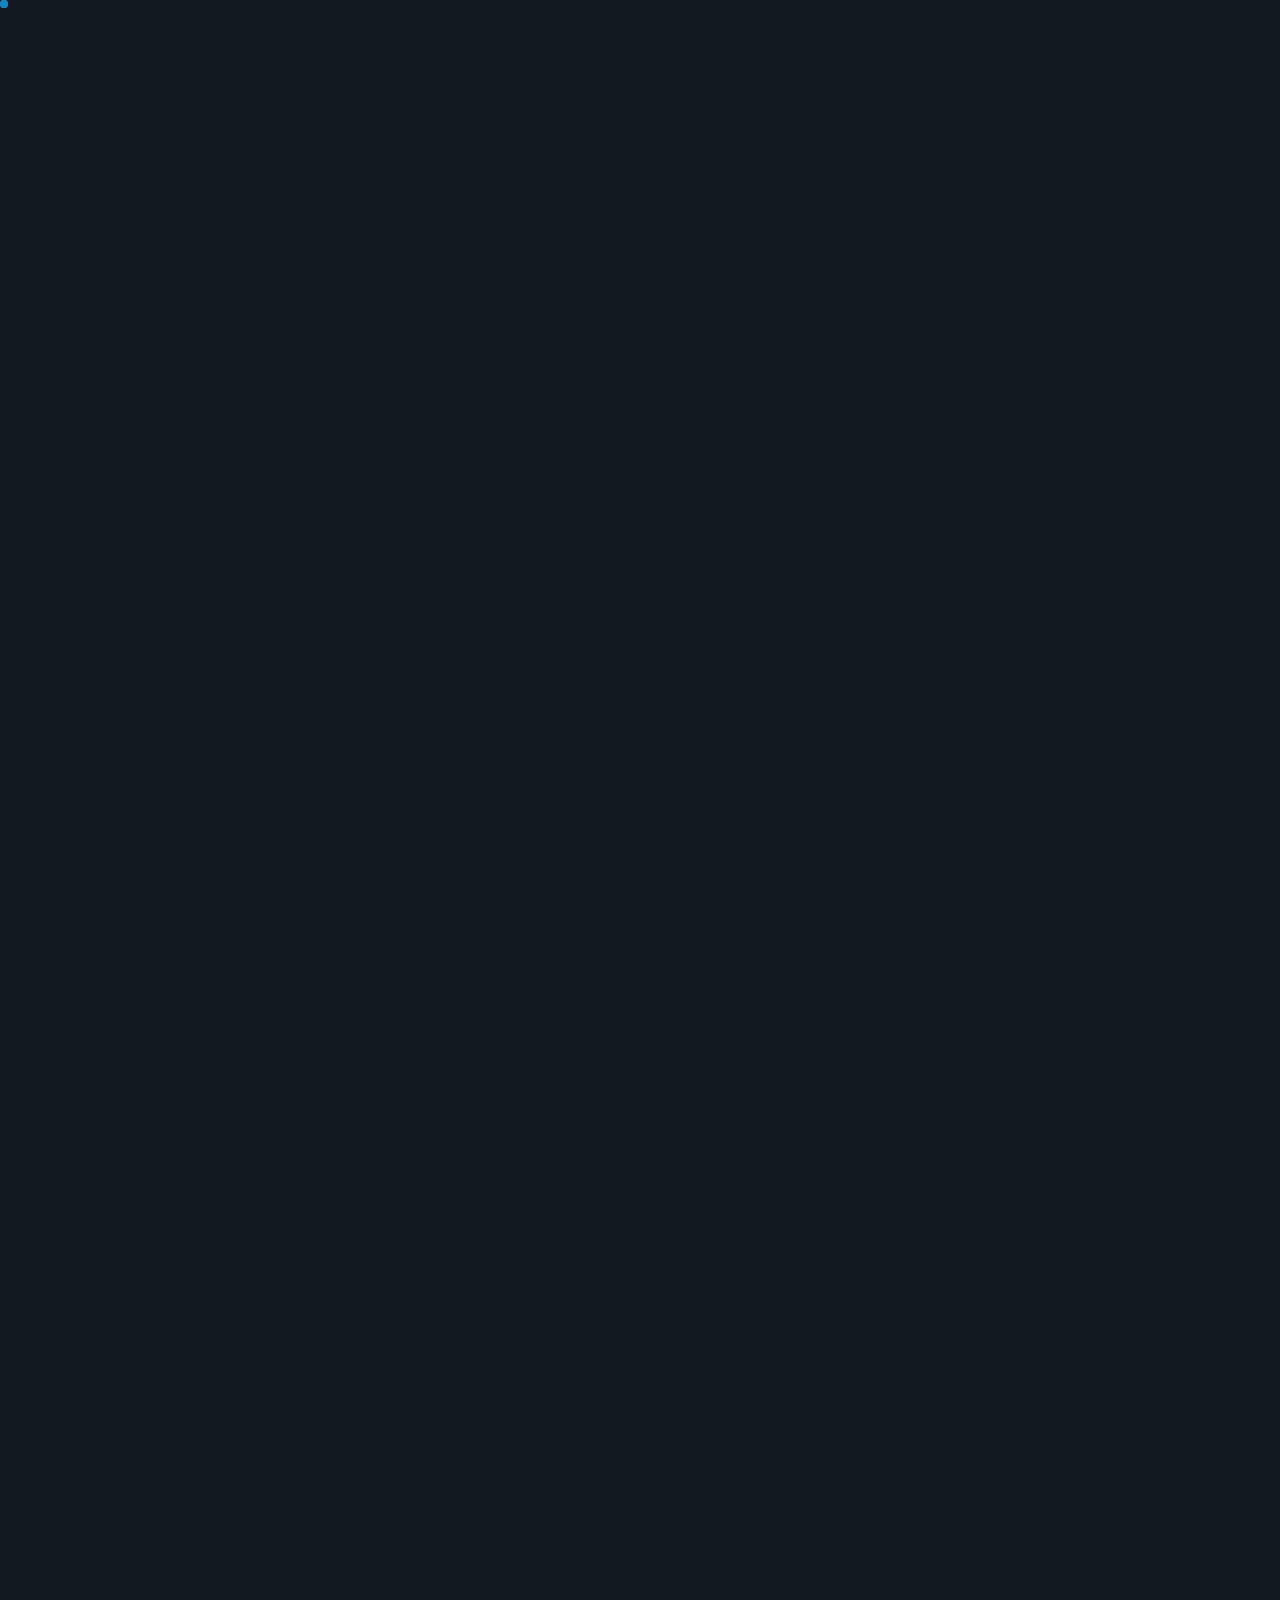
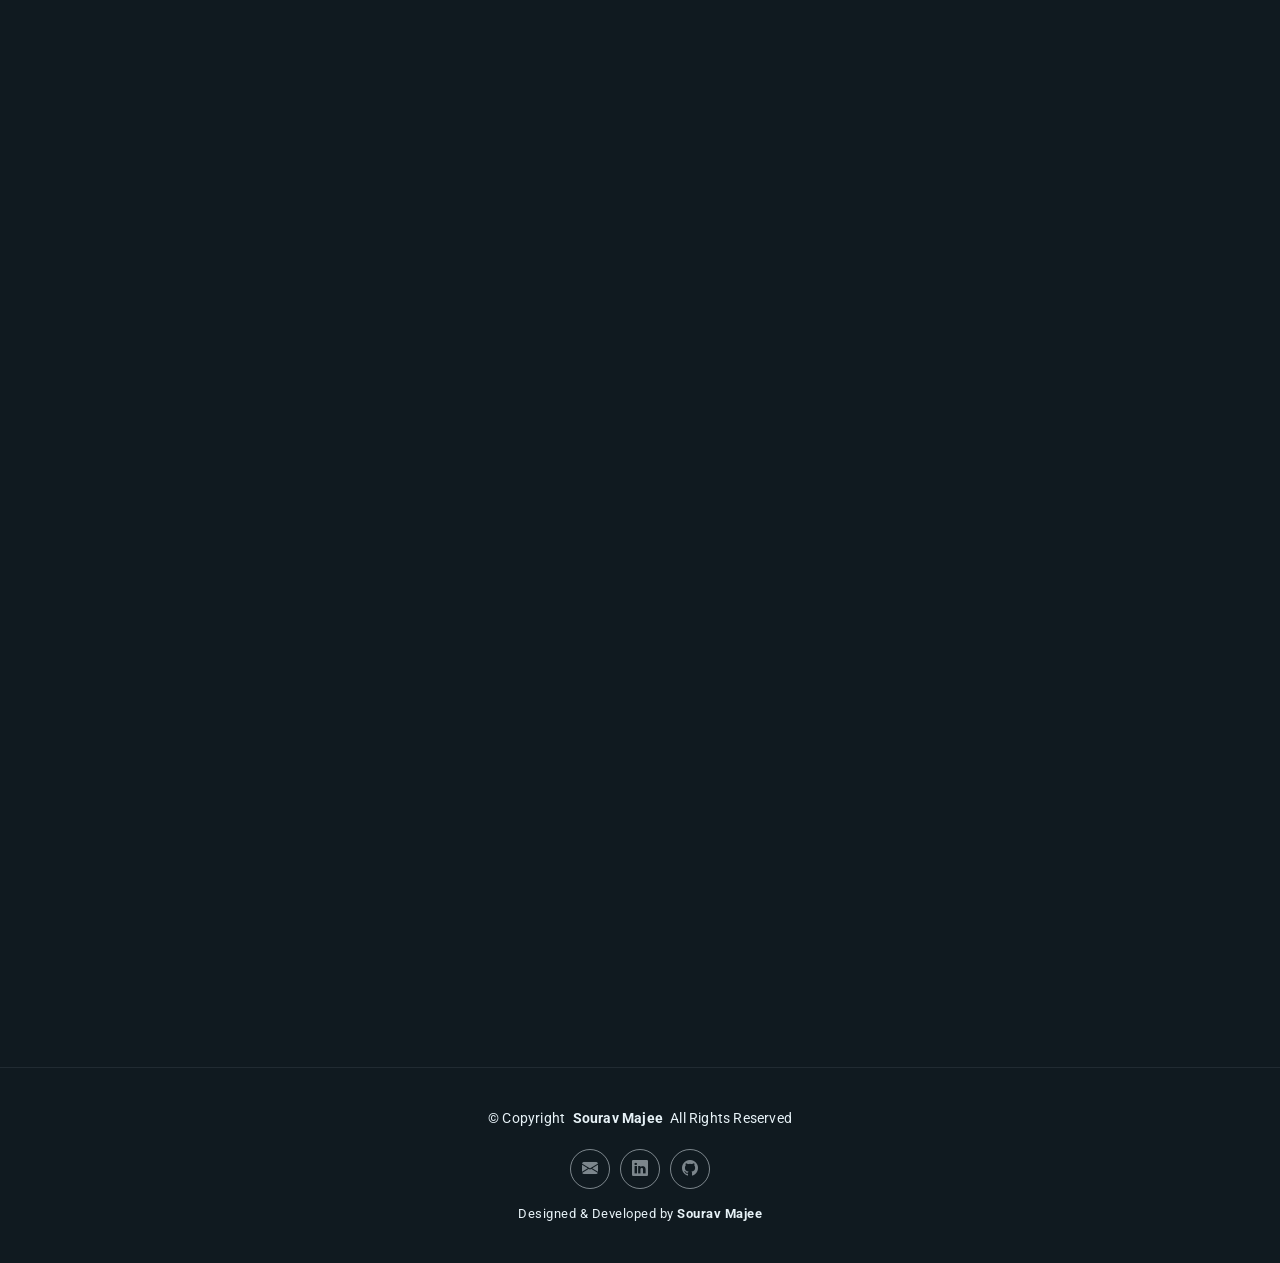
==== about.html @ 74ba1d58 "Initial portfolio commit" ====
<!DOCTYPE html>
<html lang="en">

<head>
  <meta charset="utf-8">
  <meta content="width=device-width, initial-scale=1.0" name="viewport">
  <title>About | Sourav Majee — MERN Stack Developer</title>
  <meta name="description"
    content="About Sourav Majee - MCA student and aspiring Full Stack Developer passionate about MERN Stack, backend development, and building real-world web applications.">
  <meta name="keywords" content="Sourav Majee About, MERN Stack Developer, Full Stack Developer, MCA Student Durgapur">

  <!-- Favicons -->
  <link href="assets/img/favicon.png" rel="icon">
  <link href="assets/img/apple-touch-icon.png" rel="apple-touch-icon">

  <!-- Fonts -->
  <link href="https://fonts.googleapis.com" rel="preconnect">
  <link href="https://fonts.gstatic.com" rel="preconnect" crossorigin>
  <link
    href="https://fonts.googleapis.com/css2?family=Roboto:ital,wght@0,100;0,300;0,400;0,500;0,700;0,900;1,100;1,300;1,400;1,500;1,700;1,900&family=Poppins:ital,wght@0,100;0,200;0,300;0,400;0,500;0,600;0,700;0,800;0,900;1,100;1,200;1,300;1,400;1,500;1,600;1,700;1,800;1,900&family=Raleway:ital,wght@0,100;0,200;0,300;0,400;0,500;0,600;0,700;0,800;0,900;1,100;1,200;1,300;1,400;1,500;1,600;1,700;1,800;1,900&display=swap"
    rel="stylesheet">

  <!-- Vendor CSS Files -->
  <link href="assets/vendor/bootstrap/css/bootstrap.min.css" rel="stylesheet">
  <link href="assets/vendor/bootstrap-icons/bootstrap-icons.css" rel="stylesheet">
  <link href="assets/vendor/aos/aos.css" rel="stylesheet">
  <link href="assets/vendor/swiper/swiper-bundle.min.css" rel="stylesheet">
  <link href="assets/vendor/glightbox/css/glightbox.min.css" rel="stylesheet">

  <!-- Main CSS File -->
  <link href="assets/css/main.css" rel="stylesheet">

</head>

<body class="about-page">

  <header id="header" class="header d-flex align-items-center light-background sticky-top">
    <div class="container position-relative d-flex align-items-center justify-content-between">

      <nav id="navmenu" class="navmenu">
        <ul>
          <li><a href="index.html">Home</a></li>
          <li><a href="about.html" class="active">About</a></li>
          <li><a href="resume.html">Resume</a></li>
          <li><a href="portfolio.html">Portfolio</a></li>
          <li><a href="contact.html">Contact</a></li>
        </ul>
        <i class="mobile-nav-toggle d-xl-none bi bi-list"></i>
      </nav>

      <div class="header-social-links">

        <a href="mailto:majeesourav.mca@gmail.com">
          <i class="bi bi-envelope-fill"></i>
        </a>

        <a href="https://linkedin.com/in/sourav-majee-235033311" target="_blank" rel="noopener">
          <i class="bi bi-linkedin"></i>
        </a>

        <a href="https://github.com/sourav-majee" target="_blank" rel="noopener">
          <i class="bi bi-github"></i>
        </a>

      </div>

    </div>
  </header>

  <main class="main">

    <!-- About Section -->
    <section id="about" class="about section">

      <!-- Section Title -->
      <div class="container section-title" data-aos="fade-up">
        <h2>About</h2>
        <p>
          Passionate about full stack development, problem-solving, and building modern web applications.
        </p>
      </div><!-- End Section Title -->

      <div class="container" data-aos="fade-up" data-aos-delay="100">

        <!-- Intro + Photo -->
        <div class="row align-items-center justify-content-between gy-5 mb-5">
          <div class="col-lg-7" data-aos="fade-right" data-aos-delay="150">
            <div class="intro-content">
              <span class="eyebrow">About Me</span>
              <h2 class="headline">
                Hi, I'm Sourav Majee — a passionate Full Stack Developer focused on building modern and scalable web
                applications.
              </h2>
              <p class="lead">
                I am a final-year MCA student (2026) with a strong interest in web development and backend engineering.
                I am actively building projects using the
                MERN stack (MongoDB, Express.js, React.js, Node.js).
              </p>

              <p>
                I enjoy building real-world projects, solving problems, and improving my coding skills every day.
                My goal is to become a skilled full-stack developer and contribute to impactful software products.
              </p>

              <div class="cta-group">
                <a href="portfolio.html" class="btn-ghost">
                  View My Work <i class="bi bi-arrow-up-right"></i>
                </a>
                <a href="assets/resume/Sourav_Majee_MERN_Intern.pdf" class="link-underline" download>
                  Download Resume <i class="bi bi-download"></i>
                </a>
              </div>
            </div>
          </div>

          <div class="col-lg-5" data-aos="zoom-in" data-aos-delay="250">
            <figure class="profile-figure text-center text-lg-end">
              <img src="assets/img/profile/sjain.jpeg" alt="Sourav Majee" class="img-fluid profile-photo">
            </figure>
          </div>
        </div>
        <!-- End Intro + Photo -->

        <h3>Technologies I Work With</h3>
        <ul>
          <li>MERN Stack Development (MongoDB, Express, React, Node)</li>
          <li>REST API Development</li>
          <li>Git & GitHub for version control</li>
        </ul>

        <!-- Skills Grid -->
        <div class="mb-5">
          <div class="row g-4">
            <div class="col-6 col-md-4 col-lg-3" data-aos="fade-up" data-aos-delay="120">
              <div class="skill-item">
                <i class="bi bi-layout-text-window"></i>
                <h3>HTML & CSS</h3>
                <p>Building responsive and modern user interfaces using HTML, CSS, and Bootstrap.</p>
              </div>
            </div>
            <div class="col-6 col-md-4 col-lg-3" data-aos="fade-up" data-aos-delay="180">
              <div class="skill-item">
                <i class="bi bi-code-slash"></i>
                <h3>JavaScript</h3>
                <p>Developing interactive web functionality and dynamic frontend features.</p>
              </div>
            </div>
            <div class="col-6 col-md-4 col-lg-3" data-aos="fade-up" data-aos-delay="240">
              <div class="skill-item">
                <i class="bi bi-server"></i>
                <h3>Node.js</h3>
                <p>Building backend APIs and server-side applications using Node.js and Express.js.</p>
              </div>
            </div>
            <div class="col-6 col-md-4 col-lg-3" data-aos="fade-up" data-aos-delay="300">
              <div class="skill-item">
                <i class="bi bi-database"></i>
                <h3>MongoDB</h3>
                <p>Working with MongoDB databases, CRUD operations, and data management.</p>
              </div>
            </div>
          </div>
        </div>
        <!-- End Skills Grid -->

        <!-- Journey Timeline -->
        <div class="mb-5">
          <div class="row g-4">

            <div class="col-md-6 col-lg-3" data-aos="fade-up" data-aos-delay="120">
              <article class="timeline-item">
                <span class="dot"></span>
                <time>2021</time>
                <h4>Started BCA Journey</h4>
                <p>Built a strong foundation in computer applications, programming, and problem-solving.</p>
              </article>
            </div>

            <div class="col-md-6 col-lg-3" data-aos="fade-up" data-aos-delay="180">
              <article class="timeline-item">
                <span class="dot"></span>
                <time>2024</time>
                <h4>Completed BCA</h4>
                <p>Worked on academic projects and developed core web development skills.</p>
              </article>
            </div>

            <div class="col-md-6 col-lg-3" data-aos="fade-up" data-aos-delay="240">
              <article class="timeline-item">
                <span class="dot"></span>
                <time>2024</time>
                <h4>Started MCA</h4>
                <p>Focused on full stack development, backend technologies, and real-world projects.</p>
              </article>
            </div>

            <div class="col-md-6 col-lg-3" data-aos="fade-up" data-aos-delay="300">
              <article class="timeline-item">
                <span class="dot"></span>
                <time>2026</time>
                <h4>Career Goal</h4>
                <p>Preparing for software development internships and full-time opportunities.</p>
              </article>
            </div>

          </div>
        </div>
        <!-- End Journey Timeline -->

        <!-- Quote -->
        <blockquote class="personal-quote text-center mb-2" data-aos="fade-down" data-aos-delay="200">
          "Continuous learning and building real-world projects are the keys to becoming a great developer."
        </blockquote>
        <!-- End Quote -->

      </div>
    </section>
    <!-- /About Section -->

    <!-- Skills Section -->
    <section id="skills" class="skills section">

      <!-- Section Title -->
      <div class="container section-title" data-aos="fade-up">

        <h2>Skills</h2>

        <p class="mt-3">
          Technologies and tools I use for full stack web development.
        </p>

        <div class="row text-center mt-5 gy-4">

          <div class="col-6 col-md-3">
            <div class="tool-item">
              <i class="bi bi-git fs-2 mb-2"></i>
              <p>Git & GitHub</p>
            </div>
          </div>

          <div class="col-6 col-md-3">
            <div class="tool-item">
              <i class="bi bi-code-square fs-2 mb-2"></i>
              <p>VS Code</p>
            </div>
          </div>

          <div class="col-6 col-md-3">
            <div class="tool-item">
              <i class="bi bi-browser-chrome fs-2 mb-2"></i>
              <p>Chrome DevTools</p>
            </div>
          </div>

          <div class="col-6 col-md-3">
            <div class="tool-item">
              <i class="bi bi-window-stack fs-2 mb-2"></i>
              <p>Postman</p>
            </div>
          </div>

        </div>

      </div>
      <!-- End Section Title -->

      <div class="container" data-aos="fade-up" data-aos-delay="100">

        <div class="row g-4 skills-animation">

          <div class="col-md-6 col-lg-3" data-aos="fade-up" data-aos-delay="100">
            <div class="skill-box">
              <h3>HTML & CSS</h3>
              <p>Building responsive and modern user interfaces using HTML, CSS, and Bootstrap.</p>
              <span class="text-end d-block">85%</span>
              <div class="progress">
                <div class="progress-bar" role="progressbar" aria-valuenow="85" aria-valuemin="0" aria-valuemax="100">
                </div>
              </div>
            </div>
          </div>

          <div class="col-md-6 col-lg-3" data-aos="fade-up" data-aos-delay="200">
            <div class="skill-box">
              <h3>JavaScript</h3>
              <p>Creating dynamic and interactive web experiences using modern JavaScript.</p>
              <span class="text-end d-block">80%</span>
              <div class="progress">
                <div class="progress-bar" role="progressbar" aria-valuenow="80" aria-valuemin="0" aria-valuemax="100">
                </div>
              </div>
            </div>
          </div>

          <div class="col-md-6 col-lg-3" data-aos="fade-up" data-aos-delay="300">
            <div class="skill-box">
              <h3>React.js</h3>
              <p>Building responsive frontend applications and reusable UI components.</p>
              <span class="text-end d-block">75%</span>
              <div class="progress">
                <div class="progress-bar" role="progressbar" aria-valuenow="75" aria-valuemin="0" aria-valuemax="100">
                </div>
              </div>
            </div>
          </div>

          <div class="col-md-6 col-lg-3" data-aos="fade-up" data-aos-delay="400">
            <div class="skill-box">
              <h3>Node.js & Express</h3>
              <p>Building scalable backend applications and REST APIs using Node.js and Express.js.</p>
              <span class="text-end d-block">75%</span>
              <div class="progress">
                <div class="progress-bar" role="progressbar" aria-valuenow="75" aria-valuemin="0" aria-valuemax="100">
                </div>
              </div>
            </div>
          </div>

          <div class="col-md-6 col-lg-3" data-aos="fade-up" data-aos-delay="500">
            <div class="skill-box">
              <h3>MongoDB</h3>
              <p>Working with MongoDB databases, CRUD operations, and data management.</p>
              <span class="text-end d-block">75%</span>
              <div class="progress">
                <div class="progress-bar" role="progressbar" aria-valuenow="75" aria-valuemin="0" aria-valuemax="100">
                </div>
              </div>
            </div>
          </div>

          <div class="col-md-6 col-lg-3" data-aos="fade-up" data-aos-delay="600">
            <div class="skill-box">
              <h3>Git & GitHub</h3>
              <p>Managing projects, version control, and collaboration using Git and GitHub.</p>
              <span class="text-end d-block">80%</span>
              <div class="progress">
                <div class="progress-bar" role="progressbar" aria-valuenow="80" aria-valuemin="0" aria-valuemax="100">
                </div>
              </div>
            </div>
          </div>

          <div class="col-md-6 col-lg-3" data-aos="fade-up" data-aos-delay="550">
            <div class="skill-box">
              <h3>Python</h3>
              <p>Developing backend logic, automation scripts, and web applications using Python.</p>
              <span class="text-end d-block">65%</span>
              <div class="progress">
                <div class="progress-bar" role="progressbar" aria-valuenow="65" aria-valuemin="0" aria-valuemax="100">
                </div>
              </div>
            </div>
          </div>

          <div class="col-md-6 col-lg-3" data-aos="fade-up" data-aos-delay="650">
            <div class="skill-box">
              <h3>PostgreSQL</h3>
              <p>Working with relational databases, queries, and structured data management.</p>
              <span class="text-end d-block">70%</span>
              <div class="progress">
                <div class="progress-bar" role="progressbar" aria-valuenow="70" aria-valuemin="0" aria-valuemax="100">
                </div>
              </div>
            </div>
          </div>

        </div>

      </div>

    </section>
    <!-- End Skills Section -->

  </main>

  <footer id="footer" class="footer">

    <div class="container">
      <div class="copyright text-center ">
        <p>© <span>Copyright</span> <strong class="px-1 sitename">Sourav Majee</strong> <span>All Rights
            Reserved<br></span>
        </p>
      </div>
      <div class="social-links d-flex justify-content-center">
        <a href="mailto:majeesourav.mca@gmail.com">
          <i class="bi bi-envelope-fill"></i>
        </a>
        <a href="https://linkedin.com/in/sourav-majee-235033311" target="_blank" rel="noopener">
          <i class="bi bi-linkedin"></i>
        </a>
        <a href="https://github.com/sourav-majee" target="_blank" rel="noopener">
          <i class="bi bi-github"></i>
        </a>
      </div>
      <div class="credits">
        Designed & Developed by <strong>Sourav Majee</strong>
      </div>
    </div>

  </footer>

  <!-- Scroll Top -->
  <a href="#" id="scroll-top" class="scroll-top d-flex align-items-center justify-content-center"><i
      class="bi bi-arrow-up-short"></i></a>

  <!-- Preloader -->
  <div id="preloader"></div>

  <!-- Vendor JS Files -->
  <script src="assets/vendor/bootstrap/js/bootstrap.bundle.min.js"></script>
  <script src="assets/vendor/php-email-form/validate.js"></script>
  <script src="assets/vendor/aos/aos.js"></script>
  <script src="assets/vendor/typed.js/typed.umd.js"></script>
  <script src="assets/vendor/waypoints/noframework.waypoints.js"></script>
  <script src="assets/vendor/purecounter/purecounter_vanilla.js"></script>
  <script src="assets/vendor/swiper/swiper-bundle.min.js"></script>
  <script src="assets/vendor/imagesloaded/imagesloaded.pkgd.min.js"></script>
  <script src="assets/vendor/isotope-layout/isotope.pkgd.min.js"></script>
  <script src="assets/vendor/glightbox/js/glightbox.min.js"></script>

  <!-- Main JS File -->
  <script src="assets/js/main.js"></script>

</body>

</html>
---- assets/css/main.css ----
/**
* Template Name: FolioOne
* Template URL: https://bootstrapmade.com/folioone-bootstrap-portfolio-website-template/
* Updated: Aug 23 2025 with Bootstrap v5.3.7
* Author: BootstrapMade.com
* License: https://bootstrapmade.com/license/
*/

/*--------------------------------------------------------------
# Font & Color Variables
# Help: https://bootstrapmade.com/color-system/
--------------------------------------------------------------*/
/* Fonts */
:root {
  --default-font: "Roboto",  system-ui, -apple-system, "Segoe UI", Roboto, "Helvetica Neue", Arial, "Noto Sans", "Liberation Sans", sans-serif, "Apple Color Emoji", "Segoe UI Emoji", "Segoe UI Symbol", "Noto Color Emoji";
  --heading-font: "Raleway",  sans-serif;
  --nav-font: "Poppins",  sans-serif;
}

/* Global Colors - The following color variables are used throughout the website. Updating them here will change the color scheme of the entire website */
:root { 
  --background-color: #101a20; /* Background color for the entire website, including individual sections */
  --default-color: #e7f2f7; /* Default color used for the majority of the text content across the entire website */
  --heading-color: #ffffff; /* Color for headings, subheadings and title throughout the website */
  --accent-color: #1387c1; /* Accent color that represents your brand on the website. It's used for buttons, links, and other elements that need to stand out */
  --surface-color: #141f26; /* The surface color is used as a background of boxed elements within sections, such as cards, icon boxes, or other elements that require a visual separation from the global background. */
  --contrast-color: #ffffff; /* Contrast color for text, ensuring readability against backgrounds of accent, heading, or default colors. */
}

/* Nav Menu Colors - The following color variables are used specifically for the navigation menu. They are separate from the global colors to allow for more customization options */
:root {
  --nav-color: #ffffff;  /* The default color of the main navmenu links */
  --nav-hover-color: #1387c1; /* Applied to main navmenu links when they are hovered over or active */
  --nav-mobile-background-color: #213642; /* Used as the background color for mobile navigation menu */
  --nav-dropdown-background-color: #051117; /* Used as the background color for dropdown items that appear when hovering over primary navigation items */
  --nav-dropdown-color: #e7f2f7; /* Used for navigation links of the dropdown items in the navigation menu. */
  --nav-dropdown-hover-color: #1387c1; /* Similar to --nav-hover-color, this color is applied to dropdown navigation links when they are hovered over. */
}

/* Color Presets - These classes override global colors when applied to any section or element, providing reuse of the sam color scheme. */

.light-background {
  --background-color: #142027;
  --surface-color: #325264;
}

.dark-background {
  --background-color: #0b1419;
  --default-color: #ffffff;
  --heading-color: #ffffff;
  --surface-color: #252525;
  --contrast-color: #ffffff;
}

/* Smooth scroll */
:root {
  scroll-behavior: smooth;
}

/*--------------------------------------------------------------
# General Styling & Shared Classes
--------------------------------------------------------------*/
body {
  color: var(--default-color);
  background-color: var(--background-color);
  font-family: var(--default-font);
}

a {
  color: var(--accent-color);
  text-decoration: none;
  transition: 0.3s;
}

a:hover {
  color: color-mix(in srgb, var(--accent-color), transparent 25%);
  text-decoration: none;
}

h1,
h2,
h3,
h4,
h5,
h6 {
  color: var(--heading-color);
  font-family: var(--heading-font);
}

/* PHP Email Form Messages
------------------------------*/
.php-email-form .error-message {
  display: none;
  background: #df1529;
  color: #ffffff;
  text-align: left;
  padding: 15px;
  margin-bottom: 24px;
  font-weight: 600;
}

.php-email-form .sent-message {
  display: none;
  color: #ffffff;
  background: #059652;
  text-align: center;
  padding: 15px;
  margin-bottom: 24px;
  font-weight: 600;
}

.php-email-form .loading {
  display: none;
  background: var(--surface-color);
  text-align: center;
  padding: 15px;
  margin-bottom: 24px;
}

.php-email-form .loading:before {
  content: "";
  display: inline-block;
  border-radius: 50%;
  width: 24px;
  height: 24px;
  margin: 0 10px -6px 0;
  border: 3px solid var(--accent-color);
  border-top-color: var(--surface-color);
  animation: php-email-form-loading 1s linear infinite;
}

@keyframes php-email-form-loading {
  0% {
    transform: rotate(0deg);
  }

  100% {
    transform: rotate(360deg);
  }
}

/*--------------------------------------------------------------
# Global Header
--------------------------------------------------------------*/
.header {
  --background-color: rgba(255, 255, 255, 0);
  color: var(--default-color);
  background-color: var(--background-color);
  padding: 15px 0;
  transition: all 0.5s;
  z-index: 997;
  border-bottom: 1px solid color-mix(in srgb, var(--default-color), transparent 92%);
}

.header .logo {
  line-height: 1;
}

.header .logo img {
  max-height: 36px;
  margin-right: 8px;
}

.header .logo h1 {
  font-size: 32px;
  margin: 0;
  font-weight: 400;
  color: var(--heading-color);
}

.header .header-social-links {
  padding-right: 15px;
}

.header .header-social-links a {
  color: color-mix(in srgb, var(--default-color), transparent 40%);
  padding-left: 6px;
  display: inline-block;
  transition: 0.3s;
  font-size: 16px;
}

.header .header-social-links a:hover {
  color: var(--default-color);
}

.header .header-social-links a i {
  line-height: 0px;
}

@media (max-width: 1200px) {
  .header .logo {
    order: 1;
  }

  .header .header-social-links {
    order: 2;
  }

  .header .navmenu {
    order: 3;
  }
}

/* Global Header on Scroll
------------------------------*/
.scrolled .header {
  --background-color: rgba(16, 26, 32, 0.9);
}

/*--------------------------------------------------------------
# Navigation Menu
--------------------------------------------------------------*/
/* Desktop Navigation */
@media (min-width: 1200px) {
  .navmenu {
    padding: 0;
  }

  .navmenu ul {
    margin: 0;
    padding: 0;
    display: flex;
    list-style: none;
    align-items: center;
  }

  .navmenu li {
    position: relative;
  }

  .navmenu>ul>li {
    white-space: nowrap;
    padding: 15px 28px 15px 0;
  }

  .navmenu>ul>li:last-child {
    padding-right: 0;
  }

  .navmenu a,
  .navmenu a:focus {
    color: var(--nav-color);
    font-size: 15px;
    padding: 0 2px;
    font-family: var(--nav-font);
    font-weight: 400;
    display: flex;
    align-items: center;
    justify-content: space-between;
    white-space: nowrap;
    transition: 0.3s;
    position: relative;
  }

  .navmenu a i,
  .navmenu a:focus i {
    font-size: 12px;
    line-height: 0;
    margin-left: 5px;
    transition: 0.3s;
  }

  .navmenu>ul>li>a:before {
    content: "";
    position: absolute;
    height: 2px;
    bottom: -6px;
    left: 0;
    background-color: var(--nav-hover-color);
    visibility: hidden;
    width: 0px;
    transition: all 0.3s ease-in-out 0s;
  }

  .navmenu a:hover:before,
  .navmenu li:hover>a:before,
  .navmenu .active:before {
    visibility: visible;
    width: 25px;
  }

  .navmenu li:hover>a,
  .navmenu .active,
  .navmenu .active:focus {
    color: var(--nav-hover-color);
  }

  .navmenu .dropdown ul {
    margin: 0;
    padding: 10px 0;
    background: var(--nav-dropdown-background-color);
    display: block;
    position: absolute;
    visibility: hidden;
    left: -5px;
    top: 130%;
    opacity: 0;
    transition: 0.3s;
    border-radius: 4px;
    z-index: 99;
    box-shadow: 0px 0px 30px rgba(0, 0, 0, 0.1);
  }

  .navmenu .dropdown ul li {
    min-width: 200px;
  }

  .navmenu .dropdown ul a {
    padding: 10px 20px;
    font-size: 15px;
    text-transform: none;
    color: var(--nav-dropdown-color);
  }

  .navmenu .dropdown ul a i {
    font-size: 12px;
  }

  .navmenu .dropdown ul a:hover,
  .navmenu .dropdown ul .active:hover,
  .navmenu .dropdown ul li:hover>a {
    color: var(--nav-dropdown-hover-color);
  }

  .navmenu .dropdown:hover>ul {
    opacity: 1;
    top: 100%;
    visibility: visible;
  }

  .navmenu .dropdown .dropdown ul {
    top: 0;
    left: -90%;
    visibility: hidden;
  }

  .navmenu .dropdown .dropdown:hover>ul {
    opacity: 1;
    top: 0;
    left: -100%;
    visibility: visible;
  }
}

/* Mobile Navigation */
@media (max-width: 1199px) {
  .mobile-nav-toggle {
    color: var(--nav-color);
    font-size: 28px;
    line-height: 0;
    margin-right: 10px;
    cursor: pointer;
    transition: color 0.3s;
  }

  .navmenu {
    padding: 0;
    z-index: 9997;
  }

  .navmenu ul {
    display: none;
    list-style: none;
    position: absolute;
    inset: 60px 20px 20px 20px;
    padding: 10px 0;
    margin: 0;
    border-radius: 6px;
    background-color: var(--nav-mobile-background-color);
    border: 1px solid color-mix(in srgb, var(--default-color), transparent 90%);
    box-shadow: none;
    overflow-y: auto;
    transition: 0.3s;
    z-index: 9998;
  }

  .navmenu a,
  .navmenu a:focus {
    color: var(--nav-dropdown-color);
    padding: 10px 20px;
    font-family: var(--nav-font);
    font-size: 17px;
    font-weight: 500;
    display: flex;
    align-items: center;
    justify-content: space-between;
    white-space: nowrap;
    transition: 0.3s;
  }

  .navmenu a i,
  .navmenu a:focus i {
    font-size: 12px;
    line-height: 0;
    margin-left: 5px;
    width: 30px;
    height: 30px;
    display: flex;
    align-items: center;
    justify-content: center;
    border-radius: 50%;
    transition: 0.3s;
    background-color: color-mix(in srgb, var(--accent-color), transparent 90%);
  }

  .navmenu a i:hover,
  .navmenu a:focus i:hover {
    background-color: var(--accent-color);
    color: var(--contrast-color);
  }

  .navmenu a:hover,
  .navmenu .active,
  .navmenu .active:focus {
    color: var(--nav-dropdown-hover-color);
  }

  .navmenu .active i,
  .navmenu .active:focus i {
    background-color: var(--accent-color);
    color: var(--contrast-color);
    transform: rotate(180deg);
  }

  .navmenu .dropdown ul {
    position: static;
    display: none;
    z-index: 99;
    padding: 10px 0;
    margin: 10px 20px;
    background-color: var(--nav-dropdown-background-color);
    transition: all 0.5s ease-in-out;
  }

  .navmenu .dropdown ul ul {
    background-color: rgba(33, 37, 41, 0.1);
  }

  .navmenu .dropdown>.dropdown-active {
    display: block;
    background-color: rgba(33, 37, 41, 0.03);
  }

  .mobile-nav-active {
    overflow: hidden;
  }

  .mobile-nav-active .mobile-nav-toggle {
    color: #fff;
    position: absolute;
    font-size: 32px;
    top: 15px;
    right: 15px;
    margin-right: 0;
    z-index: 9999;
  }

  .mobile-nav-active .navmenu {
    position: fixed;
    overflow: hidden;
    inset: 0;
    background: rgba(33, 37, 41, 0.8);
    transition: 0.3s;
  }

  .mobile-nav-active .navmenu>ul {
    display: block;
  }
}

/*--------------------------------------------------------------
# Global Footer
--------------------------------------------------------------*/
.footer {
  color: var(--default-color);
  background-color: var(--background-color);
  font-size: 14px;
  padding: 40px 0;
  position: relative;
  border-top: 1px solid color-mix(in srgb, var(--default-color), transparent 92%);
}

.footer .copyright p {
  margin-bottom: 0;
}

.footer .social-links {
  margin-top: 20px;
}

.footer .social-links a {
  display: flex;
  align-items: center;
  justify-content: center;
  width: 40px;
  height: 40px;
  border-radius: 50%;
  border: 1px solid color-mix(in srgb, var(--default-color), transparent 50%);
  font-size: 16px;
  color: color-mix(in srgb, var(--default-color), transparent 50%);
  margin: 0 5px;
  transition: 0.3s;
}

.footer .social-links a:hover {
  color: var(--accent-color);
  border-color: var(--accent-color);
}

.footer .credits {
  margin-top: 10px;
  font-size: 13px;
  text-align: center;
}

/*--------------------------------------------------------------
# Preloader
--------------------------------------------------------------*/
#preloader {
  position: fixed;
  inset: 0;
  z-index: 9999;
  overflow: hidden;
  background-color: var(--background-color);
  transition: all 0.6s ease-out;
  width: 100%;
  height: 100vh;
}

#preloader:before,
#preloader:after {
  content: "";
  position: absolute;
  border: 4px solid var(--accent-color);
  border-radius: 50%;
  animation: animate-preloader 2s cubic-bezier(0, 0.2, 0.8, 1) infinite;
}

#preloader:after {
  animation-delay: -0.5s;
}

@keyframes animate-preloader {
  0% {
    width: 10px;
    height: 10px;
    top: calc(50% - 5px);
    left: calc(50% - 5px);
    opacity: 1;
  }

  100% {
    width: 72px;
    height: 72px;
    top: calc(50% - 36px);
    left: calc(50% - 36px);
    opacity: 0;
  }
}

/*--------------------------------------------------------------
# Scroll Top Button
--------------------------------------------------------------*/
.scroll-top {
  position: fixed;
  visibility: hidden;
  opacity: 0;
  right: 15px;
  bottom: -15px;
  z-index: 99999;
  background-color: var(--accent-color);
  width: 44px;
  height: 44px;
  border-radius: 50px;
  transition: all 0.4s;
}

.scroll-top i {
  font-size: 24px;
  color: var(--contrast-color);
  line-height: 0;
}

.scroll-top:hover {
  background-color: color-mix(in srgb, var(--accent-color), transparent 20%);
  color: var(--contrast-color);
}

.scroll-top.active {
  visibility: visible;
  opacity: 1;
  bottom: 15px;
}

/*--------------------------------------------------------------
# Disable aos animation delay on mobile devices
--------------------------------------------------------------*/
@media screen and (max-width: 768px) {
  [data-aos-delay] {
    transition-delay: 0 !important;
  }
}

/*--------------------------------------------------------------
# Global Page Titles & Breadcrumbs
--------------------------------------------------------------*/
.page-title {
  color: var(--default-color);
  background-color: var(--background-color);
  position: relative;
}

.page-title .heading {
  padding: 80px 0;
  border-top: 1px solid color-mix(in srgb, var(--default-color), transparent 90%);
}

.page-title .heading h1 {
  font-size: 38px;
  font-weight: 700;
}

.page-title nav {
  background-color: color-mix(in srgb, var(--default-color), transparent 96%);
  padding: 20px 0;
}

.page-title nav ol {
  display: flex;
  flex-wrap: wrap;
  list-style: none;
  padding: 0;
  margin: 0;
  font-size: 16px;
  font-weight: 400;
}

.page-title nav ol li+li {
  padding-left: 10px;
}

.page-title nav ol li+li::before {
  content: "/";
  display: inline-block;
  padding-right: 10px;
  color: color-mix(in srgb, var(--default-color), transparent 70%);
}

/*--------------------------------------------------------------
# Global Sections
--------------------------------------------------------------*/
section,
.section {
  color: var(--default-color);
  background-color: var(--background-color);
  padding: 60px 0;
  scroll-margin-top: 100px;
  overflow: clip;
}

@media (max-width: 1199px) {

  section,
  .section {
    scroll-margin-top: 66px;
  }
}

/*--------------------------------------------------------------
# Global Section Titles
--------------------------------------------------------------*/
.section-title {
  text-align: center;
  padding-bottom: 60px;
  position: relative;
}

.section-title h2 {
  font-size: 3.5rem;
  font-weight: 400;
  line-height: 1.2;
  color: var(--heading-color);
  margin-bottom: 1.5rem;
  letter-spacing: -1px;
}

@media (max-width: 768px) {
  .section-title h2 {
    font-size: 2.5rem;
  }
}

.section-title p {
  font-size: 1.125rem;
  line-height: 1.8;
  color: color-mix(in srgb, var(--default-color), transparent 25%);
  max-width: 900px;
  margin: 0 auto;
  text-wrap: balance;
}

/*--------------------------------------------------------------
# Hero Section
--------------------------------------------------------------*/
.hero {
  padding: 80px 0;
  min-height: 100vh;
  display: flex;
  align-items: center;
}

.hero .hero-content h1 {
  font-size: 3.5rem;
  font-weight: 700;
  margin-bottom: 1rem;
  line-height: 1.2;
}

.hero .hero-content h1 .highlight {
  color: var(--accent-color);
  position: relative;
}

.hero .hero-content h1 .highlight::after {
  content: "";
  position: absolute;
  bottom: 0;
  left: 0;
  width: 100%;
  height: 3px;
  background: linear-gradient(90deg, var(--accent-color), color-mix(in srgb, var(--accent-color), transparent 50%));
  border-radius: 2px;
}

@media (max-width: 768px) {
  .hero .hero-content h1 {
    font-size: 2.5rem;
  }
}

.hero .hero-content h2 {
  font-size: 1.5rem;
  font-weight: 400;
  margin-bottom: 2rem;
  color: color-mix(in srgb, var(--default-color), transparent 20%);
}

.hero .hero-content h2 .typed {
  color: var(--accent-color);
  font-weight: 600;
}

@media (max-width: 768px) {
  .hero .hero-content h2 {
    font-size: 1.25rem;
  }
}

.hero .hero-content p {
  font-size: 1.1rem;
  line-height: 1.6;
  margin-bottom: 2.5rem;
  color: color-mix(in srgb, var(--default-color), transparent 30%);
}

.hero .hero-actions {
  display: flex;
  gap: 1rem;
  margin-bottom: 3rem;
}

.hero .hero-actions .btn {
  padding: 12px 30px;
  border-radius: 50px;
  font-weight: 600;
  text-decoration: none;
  transition: all 0.3s ease;
  border: 2px solid;
}

.hero .hero-actions .btn.btn-primary {
  background: var(--accent-color);
  color: var(--contrast-color);
  border-color: var(--accent-color);
}

.hero .hero-actions .btn.btn-primary:hover {
  background: color-mix(in srgb, var(--accent-color), black 15%);
  border-color: color-mix(in srgb, var(--accent-color), black 15%);
  transform: translateY(-2px);
}

.hero .hero-actions .btn.btn-outline {
  background: transparent;
  color: var(--accent-color);
  border-color: var(--accent-color);
}

.hero .hero-actions .btn.btn-outline:hover {
  transform: translateY(-2px);
}

@media (max-width: 576px) {
  .hero .hero-actions {
    flex-direction: column;
  }

  .hero .hero-actions .btn {
    text-align: center;
  }
}

.hero .social-links {
  display: flex;
  gap: 1rem;
}

.hero .social-links a {
  width: 45px;
  height: 45px;
  background: var(--surface-color);
  border-radius: 50%;
  display: flex;
  align-items: center;
  justify-content: center;
  color: var(--default-color);
  font-size: 1.2rem;
  transition: all 0.3s ease;
}

.hero .social-links a:hover {
  background: var(--accent-color);
  color: var(--contrast-color);
  transform: translateY(-3px);
  box-shadow: 0 8px 25px color-mix(in srgb, var(--accent-color), transparent 70%);
}

.hero .hero-image {
  position: relative;
}

.hero .hero-image .image-wrapper {
  position: relative;
  max-width: 450px;
  margin: 0 auto;
}

.hero .hero-image .image-wrapper img {
  border-radius: 20px;
  box-shadow: 0 5px 15px color-mix(in srgb, var(--default-color), transparent 95%);
  transition: transform 0.3s ease;
}

.hero .hero-image .image-wrapper img:hover {
  transform: scale(1.02);
}

.hero .hero-image .floating-elements {
  position: absolute;
  top: 0;
  left: 0;
  right: 0;
  bottom: 0;
  pointer-events: none;
}

.hero .hero-image .floating-elements .floating-card {
  position: absolute;
  background: var(--surface-color);
  padding: 15px 20px;
  border-radius: 15px;
  box-shadow: 0 10px 30px color-mix(in srgb, var(--default-color), transparent 90%);
  display: flex;
  align-items: center;
  gap: 10px;
  font-weight: 600;
  animation: float 3s ease-in-out infinite;
}

.hero .hero-image .floating-elements .floating-card i {
  font-size: 1.5rem;
  color: var(--accent-color);
}

.hero .hero-image .floating-elements .floating-card.design {
  top: 10%;
  right: -10%;
  animation-delay: 0s;
}

.hero .hero-image .floating-elements .floating-card.code {
  bottom: 30%;
  left: -15%;
  animation-delay: 1s;
}

.hero .hero-image .floating-elements .floating-card.creativity {
  top: 60%;
  right: -5%;
  animation-delay: 2s;
}

@media (max-width: 992px) {
  .hero .hero-image .floating-elements .floating-card {
    display: none;
  }
}

@keyframes float {

  0%,
  100% {
    transform: translateY(0px);
  }

  50% {
    transform: translateY(-10px);
  }
}

@media (max-width: 992px) {
  .hero .hero-content {
    text-align: center;
    margin-bottom: 3rem;
  }
}

/*--------------------------------------------------------------
# About Section
--------------------------------------------------------------*/
.about .intro-content .eyebrow {
  display: inline-block;
  letter-spacing: 0.12em;
  text-transform: uppercase;
  font-size: 12px;
  color: color-mix(in srgb, var(--default-color), transparent 40%);
  margin-bottom: 16px;
}

.about .intro-content .headline {
  font-family: var(--heading-font);
  font-weight: 300;
  line-height: 1.2;
  font-size: clamp(28px, 4vw, 44px);
  margin: 0 0 24px 0;
}

.about .intro-content .lead {
  font-size: 18px;
  line-height: 1.8;
  color: color-mix(in srgb, var(--default-color), transparent 10%);
  margin-bottom: 24px;
}

.about .intro-content p {
  line-height: 1.8;
  margin-bottom: 24px;
  color: color-mix(in srgb, var(--default-color), transparent 5%);
}

.about .intro-content .cta-group {
  display: flex;
  gap: 24px;
  align-items: center;
  margin-top: 24px;
}

.about .intro-content .cta-group .btn-ghost {
  display: inline-flex;
  align-items: center;
  gap: 8px;
  padding: 12px 18px;
  border-radius: 6px;
  color: var(--accent-color);
  background: color-mix(in srgb, var(--accent-color), transparent 92%);
  border: 1px solid color-mix(in srgb, var(--accent-color), transparent 70%);
  transition: 0.3s ease-in-out;
}

.about .intro-content .cta-group .btn-ghost:hover,
.about .intro-content .cta-group .btn-ghost:focus {
  color: var(--contrast-color);
  background: var(--accent-color);
  border-color: var(--accent-color);
  outline: none;
  box-shadow: 0 0 0 3px color-mix(in srgb, var(--accent-color), transparent 70%);
}

.about .intro-content .cta-group .link-underline {
  display: inline-flex;
  align-items: center;
  gap: 8px;
  position: relative;
  color: var(--accent-color);
  padding-bottom: 4px;
  transition: 0.3s ease-in-out;
}

.about .intro-content .cta-group .link-underline::after {
  content: "";
  position: absolute;
  left: 0;
  right: 0;
  bottom: 0;
  height: 1px;
  background: color-mix(in srgb, var(--accent-color), transparent 40%);
  transform: scaleX(0.4);
  transform-origin: left;
  transition: 0.3s ease-in-out;
}

.about .intro-content .cta-group .link-underline:hover,
.about .intro-content .cta-group .link-underline:focus {
  color: color-mix(in srgb, var(--accent-color), transparent 10%);
  outline: none;
}

.about .intro-content .cta-group .link-underline:hover::after,
.about .intro-content .cta-group .link-underline:focus::after {
  transform: scaleX(1);
}

.about .profile-figure {
  margin: 0;
}

.about .profile-figure .profile-photo {
  width: 88%;
  max-width: 440px;
  border-radius: 18px;
  box-shadow: 0 10px 30px color-mix(in srgb, var(--default-color), transparent 92%);
  transform: translateY(0);
  transition: transform 0.3s ease-in-out;
}

.about .profile-figure .profile-caption {
  margin-top: 24px;
  display: flex;
  align-items: center;
  justify-content: center;
}

.about .profile-figure .profile-caption .meta {
  font-size: 14px;
  color: color-mix(in srgb, var(--default-color), transparent 20%);
}

.about .profile-figure .profile-caption .meta .funfact {
  font-size: 13px;
  margin-top: 4px;
  color: color-mix(in srgb, var(--default-color), transparent 35%);
}

.about .profile-figure:hover .profile-photo {
  transform: translateY(-4px);
}

.about .skill-item {
  padding: 24px;
  border-radius: 6px;
  transition: 0.3s ease-in-out;
  background: color-mix(in srgb, var(--surface-color), var(--accent-color) 2%);
  border: 1px solid color-mix(in srgb, var(--default-color), transparent 88%);
  height: 100%;
}

.about .skill-item i {
  font-size: 24px;
  color: var(--accent-color);
  margin-bottom: 16px;
  display: inline-block;
}

.about .skill-item h3 {
  font-size: 16px;
  margin-bottom: 6px;
  font-weight: 500;
}

.about .skill-item p {
  margin: 0;
  font-size: 14px;
  color: color-mix(in srgb, var(--default-color), transparent 25%);
}

.about .skill-item:hover {
  transform: translateY(-3px);
  border-color: color-mix(in srgb, var(--accent-color), transparent 60%);
  box-shadow: 0 10px 30px color-mix(in srgb, var(--default-color), transparent 92%);
}

.about .timeline-item {
  position: relative;
  padding-left: 26px;
  margin-bottom: 35px;
  transition: all 0.3s ease;
}

.about .timeline-item:hover {
  transform: translateY(-4px);
}

.about .timeline-item time {
  display: inline-block;
  font-size: 12px;
  letter-spacing: 0.08em;
  text-transform: uppercase;
  color: color-mix(in srgb, var(--default-color), transparent 45%);
  margin-bottom: 6px;
}

.about .timeline-item h4 {
  font-size: 20px;
  font-weight: 500;
  margin: 0 0 8px;
  transition: color 0.3s ease;
}

.about .timeline-item:hover h4 {
  color: var(--accent-color);
}

.about .timeline-item p {
  font-size: 15px;
  line-height: 1.7;
  color: color-mix(in srgb, var(--default-color), transparent 25%);
  margin: 0;
}

.about .timeline-item .dot {
  position: absolute;
  left: 0;
  top: 6px;
  width: 10px;
  height: 10px;
  border-radius: 50%;
  background: var(--accent-color);
  box-shadow: 0 0 0 6px color-mix(in srgb, var(--accent-color), transparent 80%);
  transition: all 0.3s ease;
}

.about .timeline-item:hover .dot {
  transform: scale(1.2);
  box-shadow: 0 0 0 8px color-mix(in srgb, var(--accent-color), transparent 85%);
}
/* Remove huge gap before Skills section */
.about .personal-quote {
  padding-top: 20px;
}

.skills.section {
  padding-top: 0 !important;
}

.about .personal-quote p {
  font-family: var(--heading-font);
  font-weight: 300;
  font-size: clamp(20px, 3vw, 28px);
  line-height: 1.5;
  color: color-mix(in srgb, var(--default-color), transparent 5%);
  margin: 0 auto;
  max-width: 800px;
}

.about .fact-pill {
  display: flex;
  align-items: center;
  justify-content: center;
  gap: 10px;
  padding: 10px 14px;
  border-radius: 999px;
  border: 1px solid color-mix(in srgb, var(--default-color), transparent 85%);
  background: var(--surface-color);
  color: color-mix(in srgb, var(--default-color), transparent 10%);
  transition: 0.3s ease-in-out;
}

.about .fact-pill i {
  color: var(--accent-color);
}

.about .fact-pill span {
  font-size: 14px;
}

.about .fact-pill:hover {
  transform: translateY(-2px);
  border-color: color-mix(in srgb, var(--accent-color), transparent 60%);
  box-shadow: 0 10px 30px color-mix(in srgb, var(--default-color), transparent 92%);
}

.about .fact-pill:focus-within {
  box-shadow: 0 0 0 3px color-mix(in srgb, var(--accent-color), transparent 70%);
}

@media (max-width: 992px) {
  .about .profile-figure {
    text-align: center !important;
  }

  .about .profile-figure .profile-photo {
    width: 72%;
  }

  .about .intro-content .cta-group {
    flex-wrap: wrap;
  }
}

@media (max-width: 576px) {
  .about .profile-figure .profile-photo {
    width: 100%;
  }
}

/*--------------------------------------------------------------
# Skills Section
--------------------------------------------------------------*/
.skills .skill-box {
  background-color: var(--surface-color);
  height: 100%;
  display: flex;
  flex-direction: column;
  justify-content: space-between;
  padding: 2rem;
  border-radius: 8px;
  box-shadow: 0 0 20px rgba(0, 0, 0, 0.05);
}

.skills .skill-box h3 {
  font-size: 1.2rem;
  margin-bottom: 1rem;
  font-weight: 600;
}

.skills .skill-box p {
  font-size: 0.9rem;
  margin-bottom: 0.8rem;
  opacity: 0.6;
}

.skills .skill-box .progress {
  background-color: color-mix(in srgb, var(--accent-color), transparent 85%);
  border-radius: 50px;
  height: 8px;
  margin-top: 5px;
  overflow: hidden;
}

.skills .skill-box .progress .progress-bar {
  background-color: var(--accent-color);
  height: 100%;
  position: relative;
  border-radius: 50px;
  transition: 0.9s;
  width: 1px;
}

/*--------------------------------------------------------------
# Stats Section
--------------------------------------------------------------*/
.stats .avatars {
  position: relative;
}

.stats .avatars img {
  width: 60px;
  height: 60px;
  border: 3px solid var(--accent-color);
  margin-right: -15px;
  transition: transform 0.3s ease;
}

.stats .avatars img:hover {
  transform: translateY(-5px);
  z-index: 2;
}

.stats .counters h2 {
  color: var(--heading-color);
  font-size: 48px;
  font-weight: 700;
  margin-bottom: 10px;
}

.stats .counters h2 span {
  display: inline-block;
}

.stats .counters p {
  color: var(--default-color);
  font-size: 18px;
  margin: 0;
  opacity: 0.9;
}

@media (max-width: 991px) {
  .stats .row {
    text-align: center;
  }

  .stats .avatars {
    justify-content: center;
    margin-bottom: 40px;
  }

  .stats .counters h2 {
    font-size: 36px;
  }

  .stats .counters p {
    font-size: 16px;
  }

  .stats .counters .col-md-4 {
    margin-bottom: 30px;
  }

  .stats .counters .col-md-4:last-child {
    margin-bottom: 0;
  }
}

@media (max-width: 576px) {
  .stats {
    padding: 60px 0;
  }

  .stats .avatars {
    flex-wrap: wrap;
    justify-content: center;
  }

  .stats .avatars img {
    margin: 0 -8px;
  }
}

/*--------------------------------------------------------------
# Testimonials Section
--------------------------------------------------------------*/
.testimonials .testimonials-carousel,
.testimonials .testimonials-slider {
  overflow: hidden;
}

.testimonials .testimonial-item .testimonial-content {
  border-left: 3px solid var(--accent-color);
  padding-left: 30px;
}

.testimonials .testimonial-item .testimonial-img {
  border-radius: 50%;
  border: 4px solid var(--background-color);
  margin: 0 auto;
}

.testimonials .testimonial-item h3 {
  font-size: 20px;
  font-weight: bold;
  margin: 10px 0 5px 0;
}

.testimonials .testimonial-item h4 {
  font-size: 14px;
  color: color-mix(in srgb, var(--default-color), transparent 40%);
  margin: 0 0 10px 0;
}

.testimonials .testimonial-item .stars i {
  color: #ffc107;
  margin: 0 1px;
}

.testimonials .testimonial-item .quote-icon-left,
.testimonials .testimonial-item .quote-icon-right {
  color: color-mix(in srgb, var(--accent-color), transparent 50%);
  font-size: 26px;
  line-height: 0;
}

.testimonials .testimonial-item .quote-icon-left {
  display: inline-block;
  left: -5px;
  position: relative;
}

.testimonials .testimonial-item .quote-icon-right {
  display: inline-block;
  right: -5px;
  position: relative;
  top: 10px;
  transform: scale(-1, -1);
}

.testimonials .testimonial-item p {
  font-style: italic;
}

.testimonials .swiper-wrapper {
  height: auto;
}

.testimonials .swiper-pagination {
  margin-top: 30px;
  position: relative;
}

.testimonials .swiper-pagination .swiper-pagination-bullet {
  width: 12px;
  height: 12px;
  background-color: color-mix(in srgb, var(--default-color), transparent 85%);
  opacity: 1;
}

.testimonials .swiper-pagination .swiper-pagination-bullet-active {
  background-color: var(--accent-color);
}

/*--------------------------------------------------------------
# Resume Section
--------------------------------------------------------------*/
.resume .resume-item {
  margin-bottom: 3rem;
}

.resume .resume-item .resume-title {
  font-size: 1.75rem;
  font-weight: 700;
  margin-bottom: 1.5rem;
  padding-bottom: 1.5rem;
  position: relative;
  color: var(--heading-color);
}

.resume .resume-item .resume-title::after {
  content: "";
  position: absolute;
  display: block;
  width: 50px;
  height: 3px;
  background: var(--accent-color);
  bottom: 0;
  left: 0;
}

.resume .resume-item .resume-content {
  padding-left: 1.25rem;
  border-left: 2px solid color-mix(in srgb, var(--accent-color), transparent 85%);
}

.resume .resume-item article {
  position: relative;
  margin-bottom: 2.5rem;
}

.resume .resume-item article::before {
  content: "";
  position: absolute;
  width: 16px;
  height: 16px;
  border-radius: 50%;
  left: -1.8rem;
  top: 0.25rem;
  background: var(--background-color);
  border: 2px solid var(--accent-color);
}

.resume .resume-item article h4 {
  font-size: 1.25rem;
  font-weight: 600;
  margin-bottom: 0.5rem;
  color: var(--heading-color);
}

.resume .resume-item article h5 {
  font-size: 1rem;
  background: color-mix(in srgb, var(--accent-color), transparent 92%);
  padding: 0.375rem 0.75rem;
  display: inline-block;
  font-weight: 600;
  margin: 0.5rem 0;
  color: var(--accent-color);
  border-radius: 4px;
}

.resume .resume-item article .institution,
.resume .resume-item article .company {
  font-size: 1rem;
  margin-bottom: 1rem;
  color: color-mix(in srgb, var(--default-color), transparent 25%);
}

.resume .resume-item article p {
  margin-bottom: 1rem;
}

.resume .resume-item article ul {
  padding-left: 1.25rem;
  margin-bottom: 0;
}

.resume .resume-item article ul li {
  padding-bottom: 0.75rem;
  position: relative;
}

.resume .resume-item article ul li:last-child {
  padding-bottom: 0;
}

.resume .skill-item {
  margin-bottom: 2rem;
}

.resume .skill-item h4 {
  font-size: 1rem;
  font-weight: 600;
  margin-bottom: 0.75rem;
  color: var(--heading-color);
}

.resume .skill-item .progress {
  height: 0.75rem;
  background-color: color-mix(in srgb, var(--accent-color), transparent 92%);
  border-radius: 1rem;
  overflow: visible;
}

.resume .skill-item .progress .progress-bar {
  background-color: var(--accent-color);
  position: relative;
  border-radius: 1rem;
  width: 0;
  transition: width 1s ease;
}

.resume .skill-item .progress .progress-bar::after {
  content: attr(aria-valuenow) "%";
  position: absolute;
  right: 0;
  top: -1.75rem;
  font-size: 0.875rem;
  font-weight: 600;
  color: var(--accent-color);
}

@media (max-width: 991.98px) {
  .resume .resume-item {
    margin-bottom: 2rem;
  }
}

@media (max-width: 767.98px) {
  .resume .resume-content {
    padding-left: 1rem !important;
  }

  .resume article::before {
    left: -2rem !important;
  }
}

/*--------------------------------------------------------------
# Services Section
--------------------------------------------------------------*/
.services .service-item {
  display: flex;
  background-color: var(--surface-color);
  border-radius: 12px;
  padding: 2rem;
  height: 100%;
  position: relative;
  overflow: hidden;
  box-shadow: 0 5px 20px rgba(0, 0, 0, 0.03);
  transition: all 0.4s ease;
}

.services .service-item::before {
  content: "";
  position: absolute;
  left: 0;
  top: 0;
  height: 100%;
  width: 4px;
  background-color: var(--accent-color);
  transform: scaleY(0);
  transform-origin: bottom;
  transition: transform 0.4s cubic-bezier(0.65, 0, 0.35, 1);
}

.services .service-item:hover {
  box-shadow: 0 10px 30px rgba(0, 0, 0, 0.08);
  transform: translateY(-5px);
}

.services .service-item:hover::before {
  transform: scaleY(1);
}

.services .service-item:hover .service-icon {
  background-color: var(--accent-color);
  color: var(--contrast-color);
  transform: rotateY(180deg);
}

.services .service-item:hover .service-icon i {
  transform: rotateY(180deg);
}

.services .service-item:hover .service-link i {
  transform: translateX(5px);
}

.services .service-icon {
  flex-shrink: 0;
  width: 70px;
  height: 70px;
  border-radius: 12px;
  background-color: color-mix(in srgb, var(--accent-color), transparent 90%);
  color: var(--accent-color);
  display: flex;
  align-items: center;
  justify-content: center;
  margin-right: 1.5rem;
  transition: all 0.5s ease;
}

.services .service-icon i {
  font-size: 2rem;
  transition: transform 0.5s ease;
}

.services .service-content {
  flex-grow: 1;
}

.services .service-content h3 {
  font-size: 1.4rem;
  margin-bottom: 1rem;
  font-weight: 700;
  color: var(--heading-color);
}

.services .service-content p {
  margin-bottom: 1.25rem;
  color: color-mix(in srgb, var(--default-color), transparent 20%);
}

.services .service-link {
  display: inline-flex;
  align-items: center;
  color: var(--accent-color);
  font-weight: 600;
  text-decoration: none;
  transition: color 0.3s ease;
}

.services .service-link span {
  margin-right: 0.5rem;
}

.services .service-link i {
  transition: transform 0.3s ease;
}

.services .service-link:hover {
  color: color-mix(in srgb, var(--accent-color), transparent 25%);
}

@media (max-width: 767.98px) {
  .services .service-item {
    padding: 1.5rem;
    margin-bottom: 1rem;
  }

  .services .service-icon {
    width: 60px;
    height: 60px;
    margin-right: 1rem;
  }

  .services .service-icon i {
    font-size: 1.5rem;
  }

  .services .service-content h3 {
    font-size: 1.2rem;
    margin-bottom: 0.75rem;
  }

  .services .service-content p {
    margin-bottom: 1rem;
    font-size: 0.95rem;
  }
}

@media (max-width: 575.98px) {
  .services .service-item {
    flex-direction: column;
    text-align: center;
  }

  .services .service-item::before {
    width: 100%;
    height: 4px;
    transform: scaleX(0);
    transform-origin: left;
  }

  .services .service-item:hover::before {
    transform: scaleX(1);
  }

  .services .service-icon {
    margin-right: 0;
    margin-bottom: 1.25rem;
  }

  .services .service-link {
    justify-content: center;
  }
}

/*--------------------------------------------------------------
# Service Details Section
--------------------------------------------------------------*/
.service-details .service-hero {
  margin-bottom: 4rem;
}

.service-details .service-hero .service-meta {
  display: flex;
  align-items: center;
  gap: 1rem;
  margin-bottom: 1.5rem;
}

.service-details .service-hero .service-meta .service-category {
  background: color-mix(in srgb, var(--accent-color), transparent 85%);
  color: var(--accent-color);
  padding: 0.5rem 1rem;
  border-radius: 20px;
  font-size: 0.85rem;
  font-weight: 500;
  letter-spacing: 0.5px;
}

.service-details .service-hero .service-meta .reading-time {
  color: color-mix(in srgb, var(--default-color), transparent 50%);
  font-size: 0.9rem;
  font-weight: 300;
}

.service-details .service-hero h1 {
  font-size: 3.5rem;
  font-weight: 300;
  line-height: 1.2;
  margin-bottom: 1.5rem;
  color: var(--heading-color);
  letter-spacing: -0.02em;
}

.service-details .service-hero .service-description {
  font-size: 1.25rem;
  line-height: 1.7;
  color: color-mix(in srgb, var(--default-color), transparent 25%);
  font-weight: 300;
  margin: 0;
}

.service-details .service-visual {
  margin-bottom: 4rem;
  overflow: hidden;
  border-radius: 4px;
}

.service-details .service-visual img {
  width: 100%;
  height: 400px;
  object-fit: cover;
  transition: transform 0.5s ease;
}

.service-details .service-visual img:hover {
  transform: scale(1.02);
}

.service-details .service-narrative {
  margin-bottom: 5rem;
}

.service-details .service-narrative h3 {
  font-size: 2rem;
  font-weight: 300;
  margin-bottom: 2rem;
  color: var(--heading-color);
  letter-spacing: -0.01em;
}

.service-details .service-narrative p {
  font-size: 1.1rem;
  line-height: 1.8;
  margin-bottom: 2rem;
  color: var(--default-color);
  font-weight: 300;
}

.service-details .benefits-grid {
  display: grid;
  grid-template-columns: repeat(auto-fit, minmax(280px, 1fr));
  gap: 2.5rem;
  margin-top: 3rem;
}

.service-details .benefits-grid .benefit-card {
  text-align: center;
  padding: 0;
}

.service-details .benefits-grid .benefit-card .benefit-icon {
  width: 60px;
  height: 60px;
  background: color-mix(in srgb, var(--accent-color), transparent 90%);
  border-radius: 50%;
  display: flex;
  align-items: center;
  justify-content: center;
  margin: 0 auto 1.5rem;
  transition: all 0.3s ease;
}

.service-details .benefits-grid .benefit-card .benefit-icon i {
  font-size: 1.5rem;
  color: var(--accent-color);
}

.service-details .benefits-grid .benefit-card:hover .benefit-icon {
  background: var(--accent-color);
  transform: translateY(-2px);
}

.service-details .benefits-grid .benefit-card:hover .benefit-icon i {
  color: var(--contrast-color);
}

.service-details .benefits-grid .benefit-card h4 {
  font-size: 1.2rem;
  font-weight: 400;
  margin-bottom: 1rem;
  color: var(--heading-color);
}

.service-details .benefits-grid .benefit-card p {
  font-size: 1rem;
  line-height: 1.6;
  color: color-mix(in srgb, var(--default-color), transparent 30%);
  margin: 0;
}

.service-details .timeline-section {
  margin-bottom: 4rem;
}

.service-details .timeline-section h3 {
  font-size: 2rem;
  font-weight: 300;
  margin-bottom: 3rem;
  color: var(--heading-color);
  letter-spacing: -0.01em;
}

.service-details .timeline-section .timeline {
  position: relative;
}

.service-details .timeline-section .timeline::before {
  content: "";
  position: absolute;
  left: 30px;
  top: 0;
  bottom: 0;
  width: 1px;
  background: color-mix(in srgb, var(--default-color), transparent 85%);
}

.service-details .timeline-section .timeline .timeline-item {
  position: relative;
  padding-left: 80px;
  margin-bottom: 3rem;
}

.service-details .timeline-section .timeline .timeline-item:last-child {
  margin-bottom: 0;
}

.service-details .timeline-section .timeline .timeline-item .timeline-marker {
  position: absolute;
  left: 0;
  top: 0;
  width: 60px;
  height: 60px;
  background: var(--surface-color);
  border: 2px solid color-mix(in srgb, var(--accent-color), transparent 70%);
  border-radius: 50%;
  display: flex;
  align-items: center;
  justify-content: center;
  z-index: 1;
}

.service-details .timeline-section .timeline .timeline-item .timeline-marker span {
  font-size: 1.2rem;
  font-weight: 500;
  color: var(--accent-color);
}

.service-details .timeline-section .timeline .timeline-item .timeline-content h4 {
  font-size: 1.3rem;
  font-weight: 400;
  margin-bottom: 0.75rem;
  color: var(--heading-color);
}

.service-details .timeline-section .timeline .timeline-item .timeline-content p {
  font-size: 1rem;
  line-height: 1.6;
  margin-bottom: 0.5rem;
  color: var(--default-color);
}

.service-details .timeline-section .timeline .timeline-item .timeline-content small {
  color: color-mix(in srgb, var(--default-color), transparent 40%);
  font-size: 0.9rem;
  font-weight: 500;
}

.service-details .service-sidebar {
  padding-left: 2rem;
}

@media (max-width: 992px) {
  .service-details .service-sidebar {
    padding-left: 0;
    margin-top: 4rem;
  }
}

.service-details .overview-card,
.service-details .success-story,
.service-details .consultation-form {
  background: var(--surface-color);
  border-radius: 8px;
  padding: 2.5rem;
  margin-bottom: 2.5rem;
  border: 1px solid color-mix(in srgb, var(--default-color), transparent 93%);
  transition: all 0.3s ease;
}

.service-details .overview-card:hover,
.service-details .success-story:hover,
.service-details .consultation-form:hover {
  border-color: color-mix(in srgb, var(--accent-color), transparent 80%);
}

.service-details .overview-card .overview-header h4 {
  font-size: 1.4rem;
  font-weight: 400;
  margin-bottom: 2rem;
  color: var(--heading-color);
}

.service-details .overview-card .overview-stats {
  display: grid;
  grid-template-columns: repeat(3, 1fr);
  gap: 1.5rem;
  margin-bottom: 2rem;
}

.service-details .overview-card .overview-stats .stat-item {
  text-align: center;
}

.service-details .overview-card .overview-stats .stat-item .stat-number {
  font-size: 2rem;
  font-weight: 300;
  color: var(--accent-color);
  line-height: 1;
  margin-bottom: 0.5rem;
}

.service-details .overview-card .overview-stats .stat-item .stat-label {
  font-size: 0.85rem;
  color: color-mix(in srgb, var(--default-color), transparent 40%);
  font-weight: 500;
  text-transform: uppercase;
  letter-spacing: 0.5px;
}

.service-details .overview-card .overview-details {
  border-top: 1px solid color-mix(in srgb, var(--default-color), transparent 90%);
  padding-top: 1.5rem;
}

.service-details .overview-card .overview-details .detail-row {
  display: flex;
  justify-content: space-between;
  align-items: center;
  margin-bottom: 1rem;
}

.service-details .overview-card .overview-details .detail-row:last-child {
  margin-bottom: 0;
}

.service-details .overview-card .overview-details .detail-row .detail-label {
  font-size: 0.95rem;
  color: color-mix(in srgb, var(--default-color), transparent 30%);
  font-weight: 400;
}

.service-details .overview-card .overview-details .detail-row .detail-value {
  font-size: 0.95rem;
  color: var(--heading-color);
  font-weight: 500;
}

.service-details .success-story .story-quote p {
  font-size: 1.1rem;
  line-height: 1.7;
  color: color-mix(in srgb, var(--default-color), transparent 20%);
  font-style: italic;
  margin-bottom: 2rem;
}

.service-details .success-story .story-author {
  display: flex;
  align-items: center;
  gap: 1rem;
  margin-bottom: 1.5rem;
}

.service-details .success-story .story-author .author-avatar {
  width: 50px;
  height: 50px;
  border-radius: 50%;
  object-fit: cover;
}

.service-details .success-story .story-author .author-details h5 {
  font-size: 1rem;
  font-weight: 500;
  margin-bottom: 0.25rem;
  color: var(--heading-color);
}

.service-details .success-story .story-author .author-details span {
  display: block;
  font-size: 0.9rem;
  color: color-mix(in srgb, var(--default-color), transparent 40%);
  margin-bottom: 0.25rem;
}

.service-details .success-story .story-author .author-details small {
  font-size: 0.8rem;
  color: color-mix(in srgb, var(--default-color), transparent 50%);
}

.service-details .success-story .story-metrics {
  display: grid;
  grid-template-columns: repeat(2, 1fr);
  gap: 1rem;
  padding-top: 1.5rem;
  border-top: 1px solid color-mix(in srgb, var(--default-color), transparent 90%);
}

.service-details .success-story .story-metrics .metric {
  text-align: center;
}

.service-details .success-story .story-metrics .metric .metric-value {
  font-size: 1.5rem;
  font-weight: 500;
  color: var(--accent-color);
  display: block;
  margin-bottom: 0.25rem;
}

.service-details .success-story .story-metrics .metric .metric-label {
  font-size: 0.8rem;
  color: color-mix(in srgb, var(--default-color), transparent 40%);
  text-transform: uppercase;
  letter-spacing: 0.5px;
}

.service-details .consultation-form .form-header {
  margin-bottom: 2rem;
}

.service-details .consultation-form .form-header h4 {
  font-size: 1.4rem;
  font-weight: 400;
  margin-bottom: 0.75rem;
  color: var(--heading-color);
}

.service-details .consultation-form .form-header p {
  font-size: 0.95rem;
  line-height: 1.6;
  color: color-mix(in srgb, var(--default-color), transparent 30%);
  margin: 0;
}

.service-details .consultation-form .form-group {
  margin-bottom: 1.5rem;
}

.service-details .consultation-form .form-input {
  width: 100%;
  padding: 1rem;
  border: 1px solid color-mix(in srgb, var(--default-color), transparent 85%);
  border-radius: 4px;
  font-size: 0.95rem;
  transition: all 0.3s ease;
  background: transparent;
}

.service-details .consultation-form .form-input:focus {
  outline: none;
  border-color: var(--accent-color);
  box-shadow: 0 0 0 3px color-mix(in srgb, var(--accent-color), transparent 90%);
}

.service-details .consultation-form input[type=text],
.service-details .consultation-form input[type=email],
.service-details .consultation-form input[type=tel],
.service-details .consultation-form select,
.service-details .consultation-form textarea {
  color: var(--default-color);
  background-color: var(--surface-color);
  font-size: 14px;
  border-color: color-mix(in srgb, var(--default-color), transparent 80%);
}

.service-details .consultation-form input[type=text]:focus,
.service-details .consultation-form input[type=email]:focus,
.service-details .consultation-form input[type=tel]:focus,
.service-details .consultation-form select:focus,
.service-details .consultation-form textarea:focus {
  border-color: var(--accent-color);
}

.service-details .consultation-form input[type=text]::placeholder,
.service-details .consultation-form input[type=email]::placeholder,
.service-details .consultation-form input[type=tel]::placeholder,
.service-details .consultation-form select::placeholder,
.service-details .consultation-form textarea::placeholder {
  color: color-mix(in srgb, var(--default-color), transparent 70%);
}

.service-details .consultation-form .btn-consultation {
  background: var(--accent-color);
  color: var(--contrast-color);
  border: none;
  padding: 1rem 2rem;
  border-radius: 4px;
  font-size: 0.95rem;
  font-weight: 500;
  width: 100%;
  display: flex;
  align-items: center;
  justify-content: center;
  gap: 0.5rem;
  transition: all 0.3s ease;
  text-transform: none;
}

.service-details .consultation-form .btn-consultation:hover {
  background: color-mix(in srgb, var(--accent-color), transparent 10%);
  transform: translateY(-1px);
}

.service-details .consultation-form .btn-consultation i {
  font-size: 0.9rem;
}

@media (max-width: 768px) {
  .service-details .service-hero h1 {
    font-size: 2.5rem;
  }

  .service-details .service-hero .service-description {
    font-size: 1.1rem;
  }

  .service-details .service-visual img {
    height: 250px;
  }

  .service-details .benefits-grid {
    grid-template-columns: 1fr;
    gap: 2rem;
  }

  .service-details .timeline-section .timeline::before {
    left: 20px;
  }

  .service-details .timeline-section .timeline .timeline-item {
    padding-left: 60px;
  }

  .service-details .timeline-section .timeline .timeline-item .timeline-marker {
    width: 40px;
    height: 40px;
  }

  .service-details .timeline-section .timeline .timeline-item .timeline-marker span {
    font-size: 1rem;
  }

  .service-details .overview-card .overview-stats {
    grid-template-columns: 1fr;
    gap: 1rem;
  }
}

/*--------------------------------------------------------------
# Portfolio Section
--------------------------------------------------------------*/
.portfolio .portfolio-filters {
  display: flex;
  justify-content: center;
  flex-wrap: wrap;
  gap: 10px;
  margin-bottom: 30px;
  padding: 0;
  list-style: none;
}

.portfolio .portfolio-filters li {
  padding: 8px 20px;
  font-size: 0.95rem;
  font-weight: 500;
  border-radius: 30px;
  cursor: pointer;
  transition: all 0.3s ease;
  background-color: color-mix(in srgb, var(--accent-color), transparent 90%);
  color: var(--accent-color);
}

.portfolio .portfolio-filters li:hover {
  background-color: color-mix(in srgb, var(--accent-color), transparent 80%);
}

.portfolio .portfolio-filters li.filter-active {
  background-color: var(--accent-color);
  color: var(--contrast-color);
}

.portfolio .portfolio-card {
  background-color: var(--surface-color);
  border-radius: 14px;
  overflow: hidden;
  box-shadow: 0 5px 15px rgba(0, 0, 0, 0.05);
  margin-bottom: 30px;
  transition: all 0.35s ease;

  height: 100%;
  display: flex;
  flex-direction: column;
}

.portfolio .portfolio-card:hover {
  transform: translateY(-10px);
  box-shadow: 0 10px 30px rgba(0, 0, 0, 0.1);
}

.portfolio .portfolio-card:hover .portfolio-img .portfolio-overlay {
  opacity: 1;
}

.portfolio .portfolio-card:hover .portfolio-img img {
  transform: scale(1.1);
}

.portfolio .portfolio-card .portfolio-img {
  position: relative;
  overflow: hidden;
}

.portfolio .portfolio-card .portfolio-img img {
  width: 100%;
  height: auto;
  transition: transform 0.5s ease;
}

.portfolio .portfolio-card .portfolio-img .portfolio-overlay {
  position: absolute;
  top: 0;
  left: 0;
  width: 100%;
  height: 100%;
  background: rgba(0, 0, 0, 0.6);
  display: flex;
  align-items: center;
  justify-content: center;
  gap: 15px;
  opacity: 0;
  transition: all 0.3s ease;
}

.portfolio .portfolio-card .portfolio-img .portfolio-overlay a {
  width: 45px;
  height: 45px;
  background-color: var(--accent-color);
  color: var(--contrast-color);
  border-radius: 50%;
  display: flex;
  align-items: center;
  justify-content: center;
  font-size: 1.2rem;
  transition: all 0.3s ease;
}

.portfolio .portfolio-card .portfolio-img .portfolio-overlay a:hover {
  background-color: color-mix(in srgb, var(--accent-color), #fff 20%);
  transform: translateY(-5px);
}

.portfolio .portfolio-card .portfolio-info {
  padding: 20px;
  flex-grow: 1;
}

.portfolio .portfolio-card .portfolio-info h4 {
  font-size: 1.2rem;
  font-weight: 700;
  margin-bottom: 5px;
  color: var(--heading-color);
}

.portfolio .portfolio-card .portfolio-info p {
  font-size: 0.9rem;
  color: var(--default-color);
  margin-bottom: 10px;
}

.portfolio .portfolio-card .portfolio-info .portfolio-tags {
  display: flex;
  flex-wrap: wrap;
  gap: 8px;
}

.portfolio .portfolio-card .portfolio-info .portfolio-tags span {
  font-size: 0.8rem;
  padding: 4px 12px;
  border-radius: 20px;
  background-color: color-mix(in srgb, var(--accent-color), transparent 90%);
  color: var(--accent-color);
}

.portfolio .btn-primary {
  background-color: var(--accent-color);
  border-color: var(--accent-color);
  color: var(--contrast-color);
  padding: 12px 30px;
  font-weight: 600;
  border-radius: 5px;
  transition: all 0.3s ease;
}

.portfolio .btn-primary:hover {
  background-color: color-mix(in srgb, var(--accent-color), #000 10%);
  border-color: color-mix(in srgb, var(--accent-color), #000 10%);
  transform: translateY(-3px);
  box-shadow: 0 5px 15px rgba(0, 0, 0, 0.1);
}

.portfolio .portfolio-card .portfolio-img img {
  width: 100%;
  height: 260px !important;
  object-fit: contain;
  background: #fff;
}

/*--------------------------------------------------------------
# Portfolio Details Section
--------------------------------------------------------------*/
.portfolio-details {
  --section-spacing: 2.5rem;
}

.portfolio-details .portfolio-details-media {
  position: relative;
}

.portfolio-details .portfolio-details-media .main-image {
  margin-bottom: 1rem;
  border-radius: 20px;
  overflow: hidden;
  box-shadow: 0 10px 30px rgba(0, 0, 0, 0.08);
}

.portfolio-details .portfolio-details-media .main-image .portfolio-details-slider {
  position: relative;
}

.portfolio-details .portfolio-details-media .main-image .portfolio-details-slider .swiper-wrapper {
  height: auto !important;
}

.portfolio-details .portfolio-details-media .main-image .portfolio-details-slider .swiper-slide img {
  aspect-ratio: 3/2;
  object-fit: cover;
  width: 100%;
}

.portfolio-details .portfolio-details-media .main-image .portfolio-details-slider .swiper-button-next,
.portfolio-details .portfolio-details-media .main-image .portfolio-details-slider .swiper-button-prev {
  background-color: var(--contrast-color);
  width: 40px;
  height: 40px;
  border-radius: 50%;
  transition: all 0.3s ease;
}

.portfolio-details .portfolio-details-media .main-image .portfolio-details-slider .swiper-button-next:after,
.portfolio-details .portfolio-details-media .main-image .portfolio-details-slider .swiper-button-prev:after {
  font-size: 16px;
  color: var(--accent-color);
  font-weight: bold;
}

.portfolio-details .portfolio-details-media .main-image .portfolio-details-slider .swiper-button-next:hover,
.portfolio-details .portfolio-details-media .main-image .portfolio-details-slider .swiper-button-prev:hover {
  background-color: var(--accent-color);
}

.portfolio-details .portfolio-details-media .main-image .portfolio-details-slider .swiper-button-next:hover:after,
.portfolio-details .portfolio-details-media .main-image .portfolio-details-slider .swiper-button-prev:hover:after {
  color: var(--contrast-color);
}

.portfolio-details .portfolio-details-media .thumbnail-grid img {
  height: 80px;
  object-fit: cover;
  border-radius: 8px;
  cursor: pointer;
  transition: all 0.3s ease;
  box-shadow: 0 4px 10px rgba(0, 0, 0, 0.05);
}

.portfolio-details .portfolio-details-media .thumbnail-grid img:hover {
  transform: translateY(-5px);
  box-shadow: 0 8px 15px rgba(0, 0, 0, 0.1);
}

.portfolio-details .portfolio-details-media .tech-stack-badges {
  display: flex;
  flex-wrap: wrap;
  gap: 10px;
  margin-top: 1.5rem;
}

.portfolio-details .portfolio-details-media .tech-stack-badges span {
  display: inline-block;
  padding: 6px 12px;
  font-size: 13px;
  font-weight: 500;
  border-radius: 20px;
  background-color: color-mix(in srgb, var(--heading-color), transparent 85%);
  color: var(--heading-color);
  transition: all 0.3s ease;
}

.portfolio-details .portfolio-details-media .tech-stack-badges span:hover {
  background-color: color-mix(in srgb, var(--heading-color), transparent 70%);
  transform: translateY(-2px);
}

.portfolio-details .portfolio-details-content {
  padding: 0 0 0 2rem;
  height: 100%;
  display: flex;
  flex-direction: column;
}

.portfolio-details .portfolio-details-content .project-meta {
  display: flex;
  flex-wrap: wrap;
  justify-content: space-between;
  margin-bottom: 1.5rem;
}

.portfolio-details .portfolio-details-content .project-meta .badge-wrapper .project-badge {
  display: inline-block;
  padding: 8px 16px;
  background-color: color-mix(in srgb, var(--accent-color), transparent 90%);
  color: var(--accent-color);
  border-radius: 30px;
  font-weight: 600;
  font-size: 14px;
}

.portfolio-details .portfolio-details-content .project-meta .date-client {
  display: flex;
  gap: 1.5rem;
}

.portfolio-details .portfolio-details-content .project-meta .date-client .meta-item {
  display: flex;
  align-items: center;
  font-size: 14px;
  color: color-mix(in srgb, var(--default-color), transparent 30%);
}

.portfolio-details .portfolio-details-content .project-meta .date-client .meta-item i {
  margin-right: 6px;
  color: var(--accent-color);
}

.portfolio-details .portfolio-details-content .project-title {
  font-size: 2.2rem;
  margin-bottom: 1rem;
  font-weight: 700;
  line-height: 1.2;
  color: var(--heading-color);
}

.portfolio-details .portfolio-details-content .project-website {
  display: flex;
  align-items: center;
  margin-bottom: 1.5rem;
}

.portfolio-details .portfolio-details-content .project-website i {
  font-size: 22px;
  color: var(--accent-color);
  margin-right: 8px;
}

.portfolio-details .portfolio-details-content .project-website a {
  font-weight: 500;
  transition: all 0.3s;
}

.portfolio-details .portfolio-details-content .project-website a:hover {
  letter-spacing: 0.5px;
}

.portfolio-details .portfolio-details-content .project-overview {
  margin-bottom: var(--section-spacing);
}

.portfolio-details .portfolio-details-content .project-overview .lead {
  font-size: 1.1rem;
  line-height: 1.7;
  color: color-mix(in srgb, var(--default-color), transparent 15%);
  margin-bottom: 1.5rem;
}

.portfolio-details .portfolio-details-content .project-overview .project-accordion .accordion-item {
  border: none;
  background: none;
  margin-bottom: 10px;
}

.portfolio-details .portfolio-details-content .project-overview .project-accordion .accordion-item .accordion-header .accordion-button {
  padding: 1rem;
  font-weight: 600;
  font-size: 1rem;
  color: var(--heading-color);
  background-color: color-mix(in srgb, var(--surface-color), transparent 70%);
  border-radius: 8px !important;
  box-shadow: none;
}

.portfolio-details .portfolio-details-content .project-overview .project-accordion .accordion-item .accordion-header .accordion-button:not(.collapsed) {
  background-color: var(--surface-color);
  color: var(--accent-color);
  border-bottom-left-radius: 0 !important;
  border-bottom-right-radius: 0 !important;
  box-shadow: 0 4px 10px rgba(0, 0, 0, 0.03);
}

.portfolio-details .portfolio-details-content .project-overview .project-accordion .accordion-item .accordion-header .accordion-button:not(.collapsed) i {
  color: var(--accent-color);
}

.portfolio-details .portfolio-details-content .project-overview .project-accordion .accordion-item .accordion-header .accordion-button::after {
  background-size: 14px;
  width: 14px;
  height: 14px;
}

.portfolio-details .portfolio-details-content .project-overview .project-accordion .accordion-item .accordion-header .accordion-button i {
  font-size: 1.1rem;
}

.portfolio-details .portfolio-details-content .project-overview .project-accordion .accordion-item .accordion-body {
  padding: 1rem;
  background-color: var(--surface-color);
  border-bottom-left-radius: 8px;
  border-bottom-right-radius: 8px;
}

.portfolio-details .portfolio-details-content .project-overview .project-accordion .accordion-item .accordion-body p {
  margin-bottom: 0;
  color: color-mix(in srgb, var(--default-color), transparent 25%);
  line-height: 1.6;
}

.portfolio-details .portfolio-details-content .project-features {
  margin-bottom: var(--section-spacing);
}

.portfolio-details .portfolio-details-content .project-features h3 {
  display: flex;
  align-items: center;
  font-size: 1.25rem;
  margin-bottom: 1.2rem;
}

.portfolio-details .portfolio-details-content .project-features h3 i {
  margin-right: 10px;
  color: var(--accent-color);
  font-size: 1.1em;
}

.portfolio-details .portfolio-details-content .project-features .feature-list {
  list-style: none;
  padding-left: 0;
}

.portfolio-details .portfolio-details-content .project-features .feature-list li {
  display: flex;
  align-items: center;
  padding: 8px 0;
  font-size: 15px;
  color: color-mix(in srgb, var(--default-color), transparent 15%);
}

.portfolio-details .portfolio-details-content .project-features .feature-list li i {
  color: var(--accent-color);
  margin-right: 10px;
  font-size: 1.1em;
}

.portfolio-details .portfolio-details-content .cta-buttons {
  display: flex;
  flex-wrap: wrap;
  gap: 1rem;
  margin-top: auto;
}

.portfolio-details .portfolio-details-content .cta-buttons .btn-view-project {
  padding: 12px 28px;
  background-color: var(--accent-color);
  color: var(--contrast-color);
  border-radius: 30px;
  font-weight: 500;
  transition: all 0.3s ease;
}

.portfolio-details .portfolio-details-content .cta-buttons .btn-view-project:hover {
  background-color: color-mix(in srgb, var(--accent-color), black 15%);
  transform: translateY(-3px);
  box-shadow: 0 8px 15px rgba(0, 0, 0, 0.1);
}

.portfolio-details .portfolio-details-content .cta-buttons .btn-next-project {
  padding: 12px 28px;
  background-color: color-mix(in srgb, var(--heading-color), transparent 90%);
  color: var(--heading-color);
  border-radius: 30px;
  font-weight: 500;
  transition: all 0.3s ease;
  display: flex;
  align-items: center;
  gap: 8px;
}

.portfolio-details .portfolio-details-content .cta-buttons .btn-next-project i {
  transition: transform 0.3s ease;
}

.portfolio-details .portfolio-details-content .cta-buttons .btn-next-project:hover {
  background-color: color-mix(in srgb, var(--heading-color), transparent 80%);
}

.portfolio-details .portfolio-details-content .cta-buttons .btn-next-project:hover i {
  transform: translateX(3px);
}

@media (max-width: 1199.98px) {
  .portfolio-details .portfolio-details-content {
    padding-left: 1rem;
  }
}

@media (max-width: 991.98px) {
  .portfolio-details .portfolio-details-content {
    padding: 2rem 0 0 0;
  }

  .portfolio-details .portfolio-details-content .cta-buttons {
    margin-top: 2rem;
  }
}

@media (max-width: 767.98px) {
  .portfolio-details .project-meta {
    flex-direction: column;
    gap: 1rem;
  }

  .portfolio-details .project-meta .date-client {
    flex-direction: column;
    gap: 0.5rem;
  }

  .portfolio-details .cta-buttons {
    flex-direction: column;
    width: 100%;
  }

  .portfolio-details .cta-buttons a {
    width: 100%;
    text-align: center;
  }
}

/*--------------------------------------------------------------
# Contact Section
--------------------------------------------------------------*/
.contact .info-box {
  background-color: var(--surface-color);
  padding: 3rem;
  border-radius: 1rem;
  height: 100%;
}

.contact .info-box h3 {
  color: var(--contrast-color);
  font-size: 2rem;
  margin-bottom: 1rem;
}

@media (max-width: 767.98px) {
  .contact .info-box h3 {
    font-size: 1.75rem;
  }
}

.contact .info-box p {
  opacity: 0.8;
  margin-bottom: 2rem;
}

.contact .info-box a {
  color: var(--contrast-color);
}

@media (max-width: 992px) {
  .contact .info-box {
    padding: 1.5rem;
  }
}

.contact .info-item {
  display: flex;
  gap: 1.5rem;
  margin-bottom: 2rem;
}

.contact .info-item:last-child {
  margin-bottom: 0;
}

.contact .info-item .icon-box {
  width: 3.5rem;
  height: 3.5rem;
  background-color: var(--surface-color);
  border-radius: 50%;
  display: flex;
  align-items: center;
  justify-content: center;
  flex-shrink: 0;
  transition: 0.3s;
}

.contact .info-item .icon-box i {
  font-size: 1.5rem;
  color: var(--contrast-color);
}

.contact .info-item:hover .icon-box {
  background-color: var(--accent-color);
}

.contact .info-item .content h4 {
  color: var(--contrast-color);
  font-size: 1.25rem;
  margin-bottom: 0.5rem;
  font-weight: 700;
}

.contact .info-item .content p {
  margin-bottom: 0.25rem;
  font-size: 0.95rem;
}

.contact .info-item .content p:last-child {
  margin-bottom: 0;
}

.contact .contact-form {
  background-color: var(--surface-color);
  padding: 3rem;
  border-radius: 1rem;
  height: 100%;
  box-shadow: 0 0 25px rgba(0, 0, 0, 0.05);
}

@media (max-width: 992px) {
  .contact .contact-form {
    padding: 1.5rem;
  }
}

.contact .contact-form h3 {
  font-size: 2rem;
  margin-bottom: 1rem;
}

@media (max-width: 768px) {
  .contact .contact-form h3 {
    font-size: 1.75rem;
  }
}

.contact .contact-form p {
  color: color-mix(in srgb, var(--default-color), transparent 25%);
  margin-bottom: 2rem;
}

.contact .contact-form .form-control,
.contact .contact-form .form-select {
  padding: 0.875rem 1.25rem;
  border-color: color-mix(in srgb, var(--default-color), transparent 90%);
  border-radius: 0.5rem;
  background-color: transparent;
  color: var(--default-color);
}

.contact .contact-form .form-control:focus,
.contact .contact-form .form-select:focus {
  box-shadow: none;
  border-color: var(--accent-color);
}

.contact .contact-form .form-control::placeholder,
.contact .contact-form .form-select::placeholder {
  color: color-mix(in srgb, var(--default-color), transparent 50%);
}

.contact .contact-form .btn {
  background-color: color-mix(in srgb, var(--surface-color), transparent 80%);
  color: var(--contrast-color);
  padding: 1rem 2rem;
  border-radius: 2rem;
  display: inline-flex;
  align-items: center;
  gap: 0.5rem;
  transition: 0.3s;
}

.contact .contact-form .btn i {
  font-size: 1.25rem;
}

.contact .contact-form .btn:hover {
  background-color: color-mix(in srgb, var(--surface-color), transparent 70%);
}

/* =========================================
   Custom Portfolio Enhancements
========================================= */

/* Smooth hover effect for skill cards */
.skills .skill-box {
  transition: all 0.35s ease;
  border: 1px solid transparent;
}

.skills .skill-box:hover {
  transform: translateY(-8px);
  border-color: color-mix(in srgb, var(--accent-color), transparent 65%);
  box-shadow: 0 15px 35px rgba(0, 0, 0, 0.25);
}

/* Better progress bar animation */
.skills .skill-box .progress .progress-bar {
  animation: progressAnimation 1.5s ease-in-out forwards;
}

@keyframes progressAnimation {
  from {
    width: 0;
  }
}

/* Cleaner section spacing */
.section {
  padding: 80px 0;
}

/* Better paragraph readability */
p {
  letter-spacing: 0.2px;
}

/* Smooth image hover effect */
.profile-photo {
  transition: all 0.4s ease;
}

.profile-photo:hover {
  transform: scale(1.02);
}

/* Premium scrollbar */
::-webkit-scrollbar {
  width: 10px;
}

::-webkit-scrollbar-track {
  background: #101a20;
}

::-webkit-scrollbar-thumb {
  background: #1387c1;
  border-radius: 20px;
}

::-webkit-scrollbar-thumb:hover {
  background: #1aa0e2;
}

/* Better selection color */
::selection {
  background: var(--accent-color);
  color: white;
}

/* Improve skill section tool items */
.tool-item {
  background: var(--surface-color);
  padding: 20px;
  border-radius: 12px;
  transition: 0.3s ease;
  height: 100%;
}

.tool-item:hover {
  transform: translateY(-5px);
  border: 1px solid color-mix(in srgb, var(--accent-color), transparent 65%);
  box-shadow: 0 10px 25px rgba(0, 0, 0, 0.2);
}

.tool-item i {
  color: var(--accent-color);
}

/* Better footer spacing */
.footer .credits {
  margin-top: 15px;
  letter-spacing: 0.5px;
}

/*--------------------------------------------------------------
# Starter Section Section
--------------------------------------------------------------*/
.starter-section {
  /* Add your styles here */
}
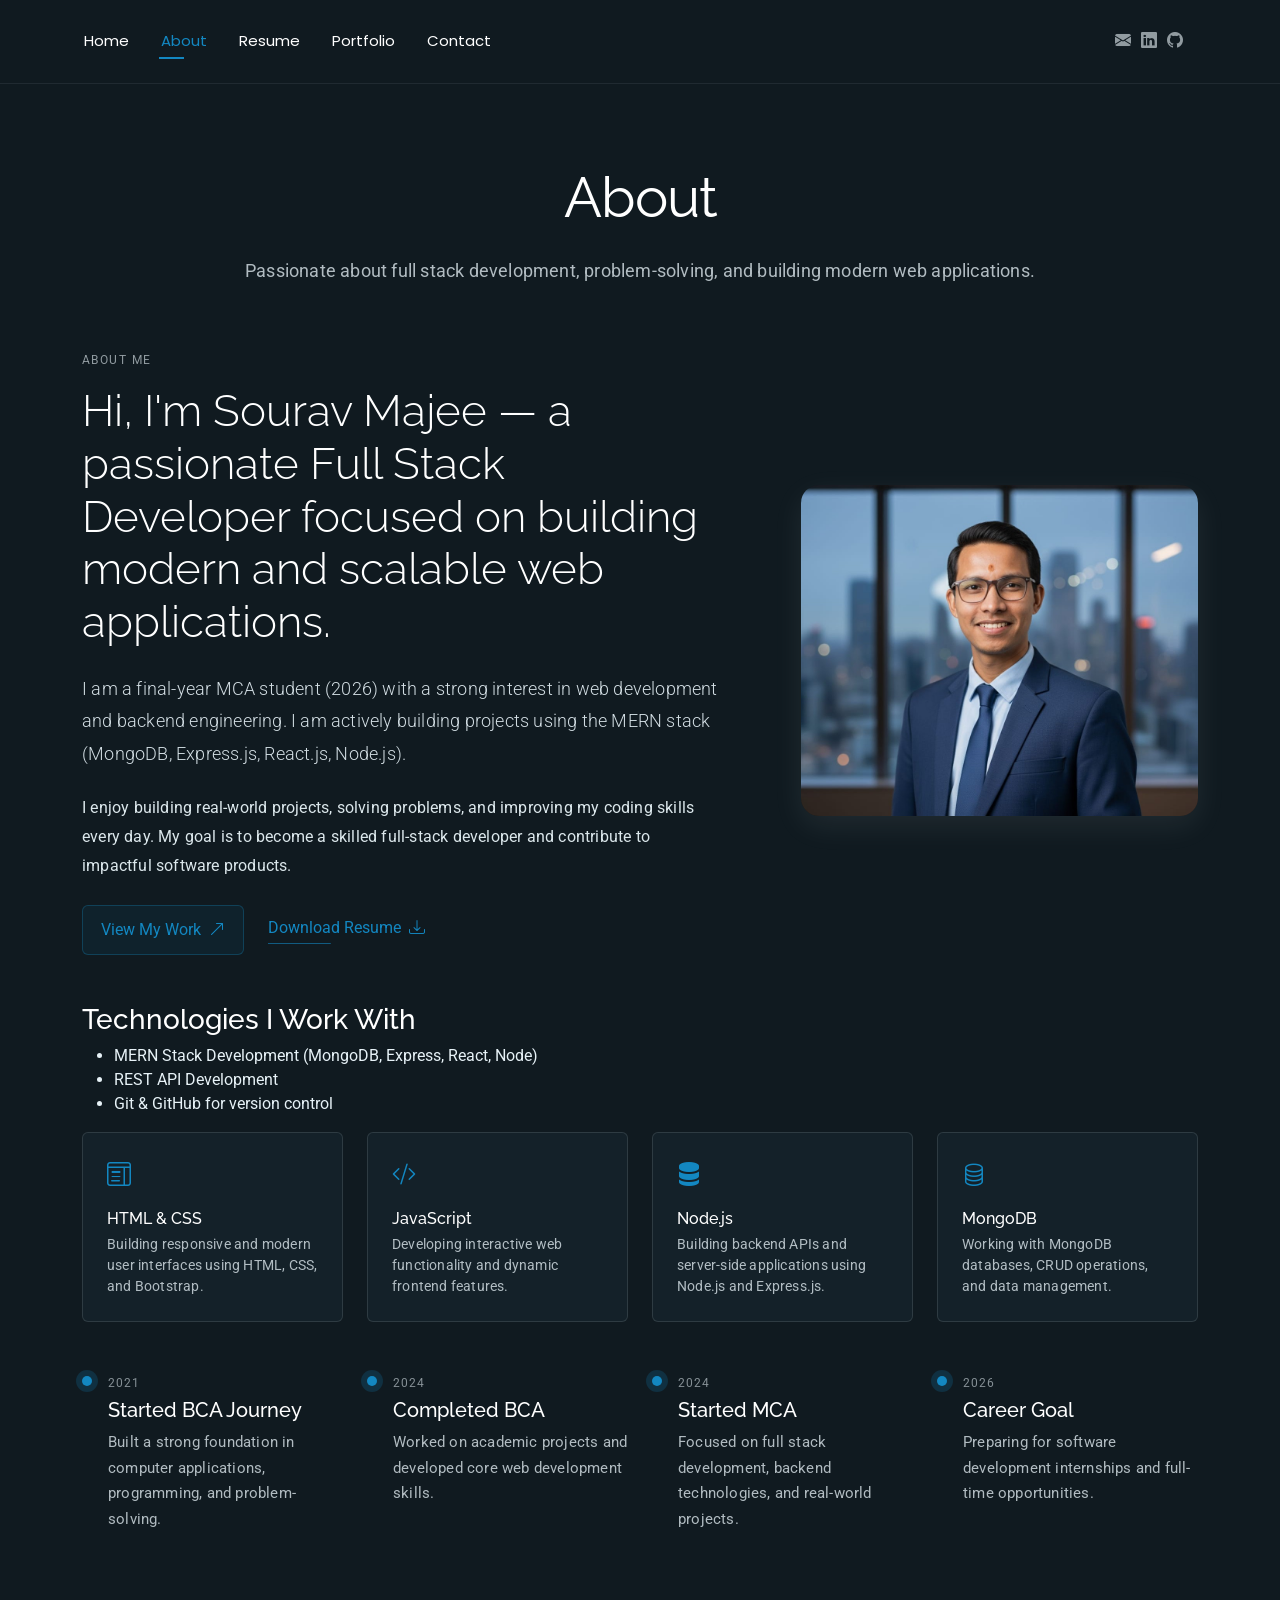
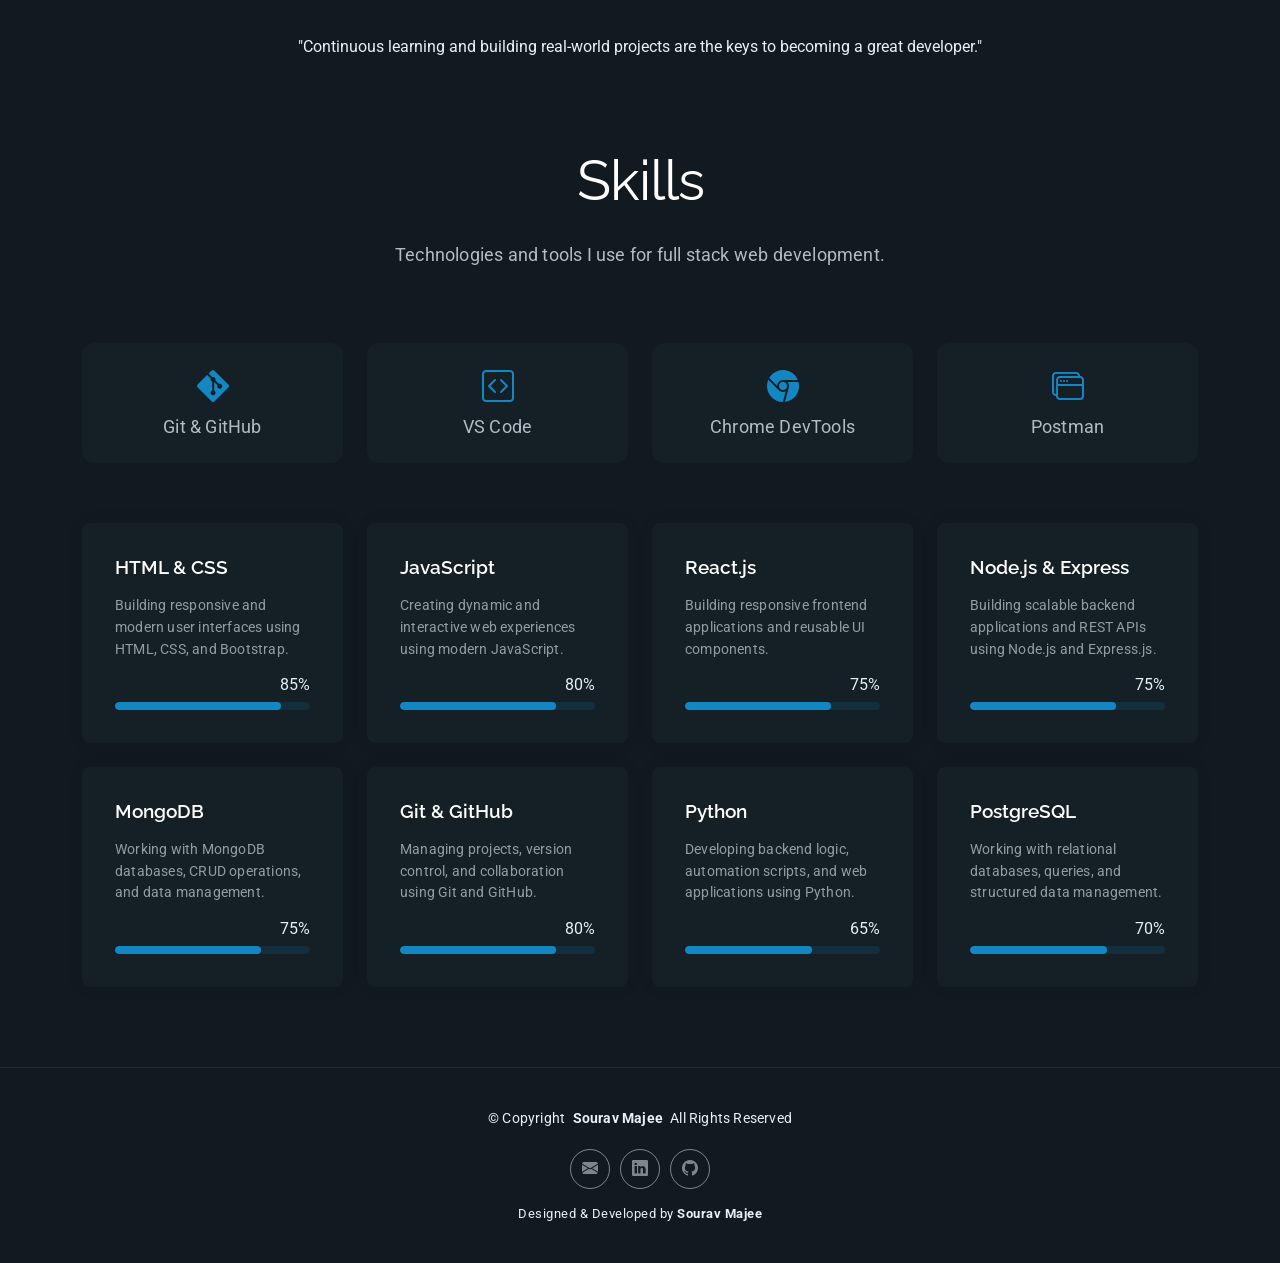
==== commit a9fe41c6: "Fixed favicon and contact form" ====
--- a/about.html
+++ b/about.html
@@ -10,8 +10,7 @@
   <meta name="keywords" content="Sourav Majee About, MERN Stack Developer, Full Stack Developer, MCA Student Durgapur">
 
   <!-- Favicons -->
-  <link href="assets/img/favicon.png" rel="icon">
-  <link href="assets/img/apple-touch-icon.png" rel="apple-touch-icon">
+  <link href="assets/img/s-logo.png" rel="icon">
 
   <!-- Fonts -->
   <link href="https://fonts.googleapis.com" rel="preconnect">
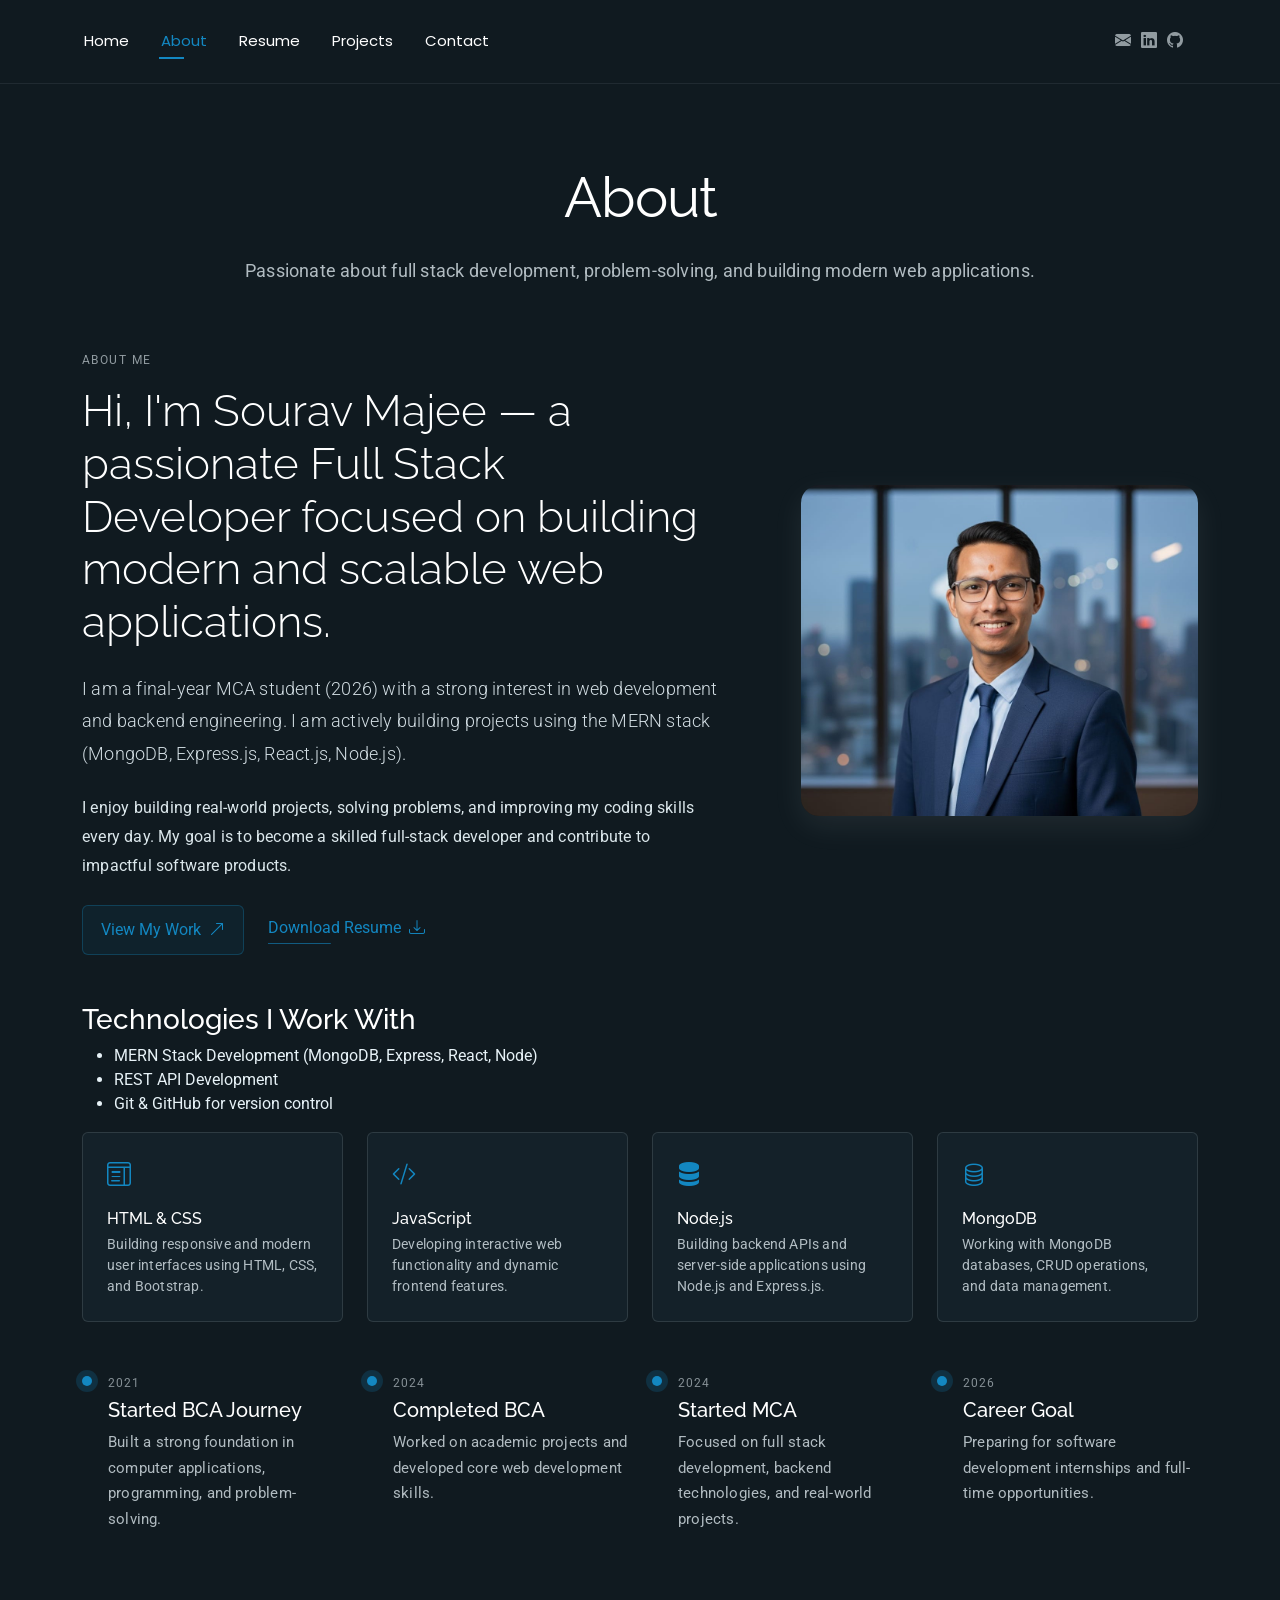
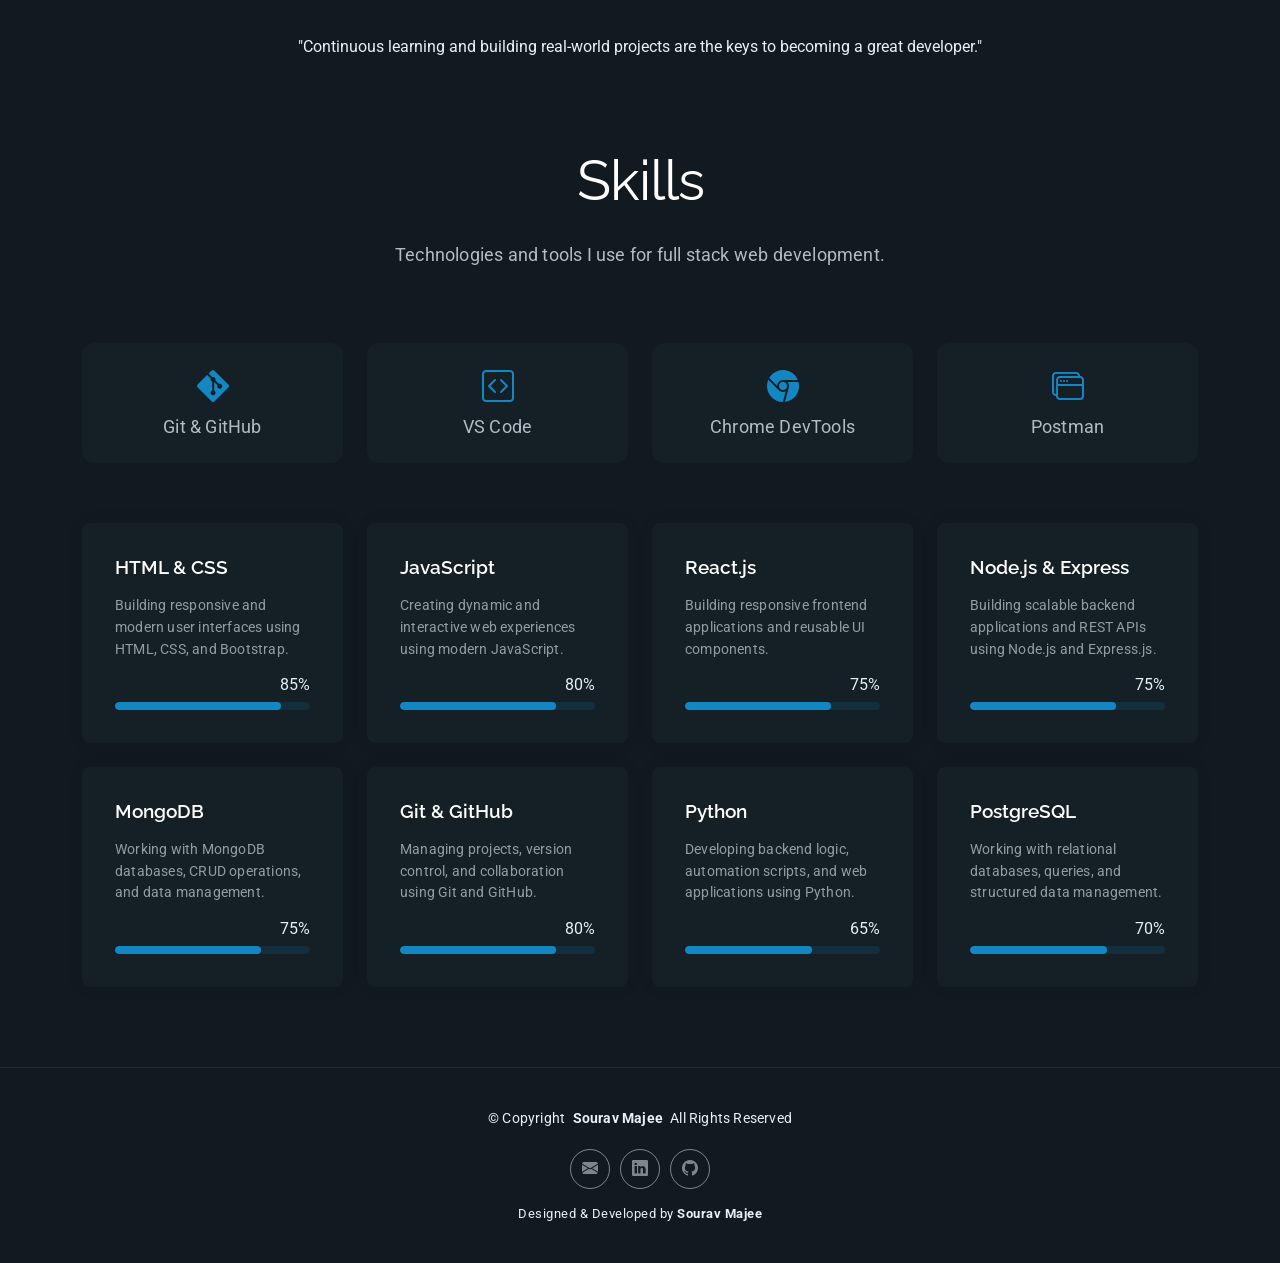
==== commit 44110b66: "update projects section" ====
--- a/about.html
+++ b/about.html
@@ -10,7 +10,7 @@
   <meta name="keywords" content="Sourav Majee About, MERN Stack Developer, Full Stack Developer, MCA Student Durgapur">
 
   <!-- Favicons -->
-  <link href="assets/img/s-logo.png" rel="icon">
+  <link rel="icon" type="image/png" href="assets/img/favicon.png">
 
   <!-- Fonts -->
   <link href="https://fonts.googleapis.com" rel="preconnect">
@@ -41,7 +41,7 @@
           <li><a href="index.html">Home</a></li>
           <li><a href="about.html" class="active">About</a></li>
           <li><a href="resume.html">Resume</a></li>
-          <li><a href="portfolio.html">Portfolio</a></li>
+          <li><a href="projects.html">Projects</a></li>
           <li><a href="contact.html">Contact</a></li>
         </ul>
         <i class="mobile-nav-toggle d-xl-none bi bi-list"></i>
